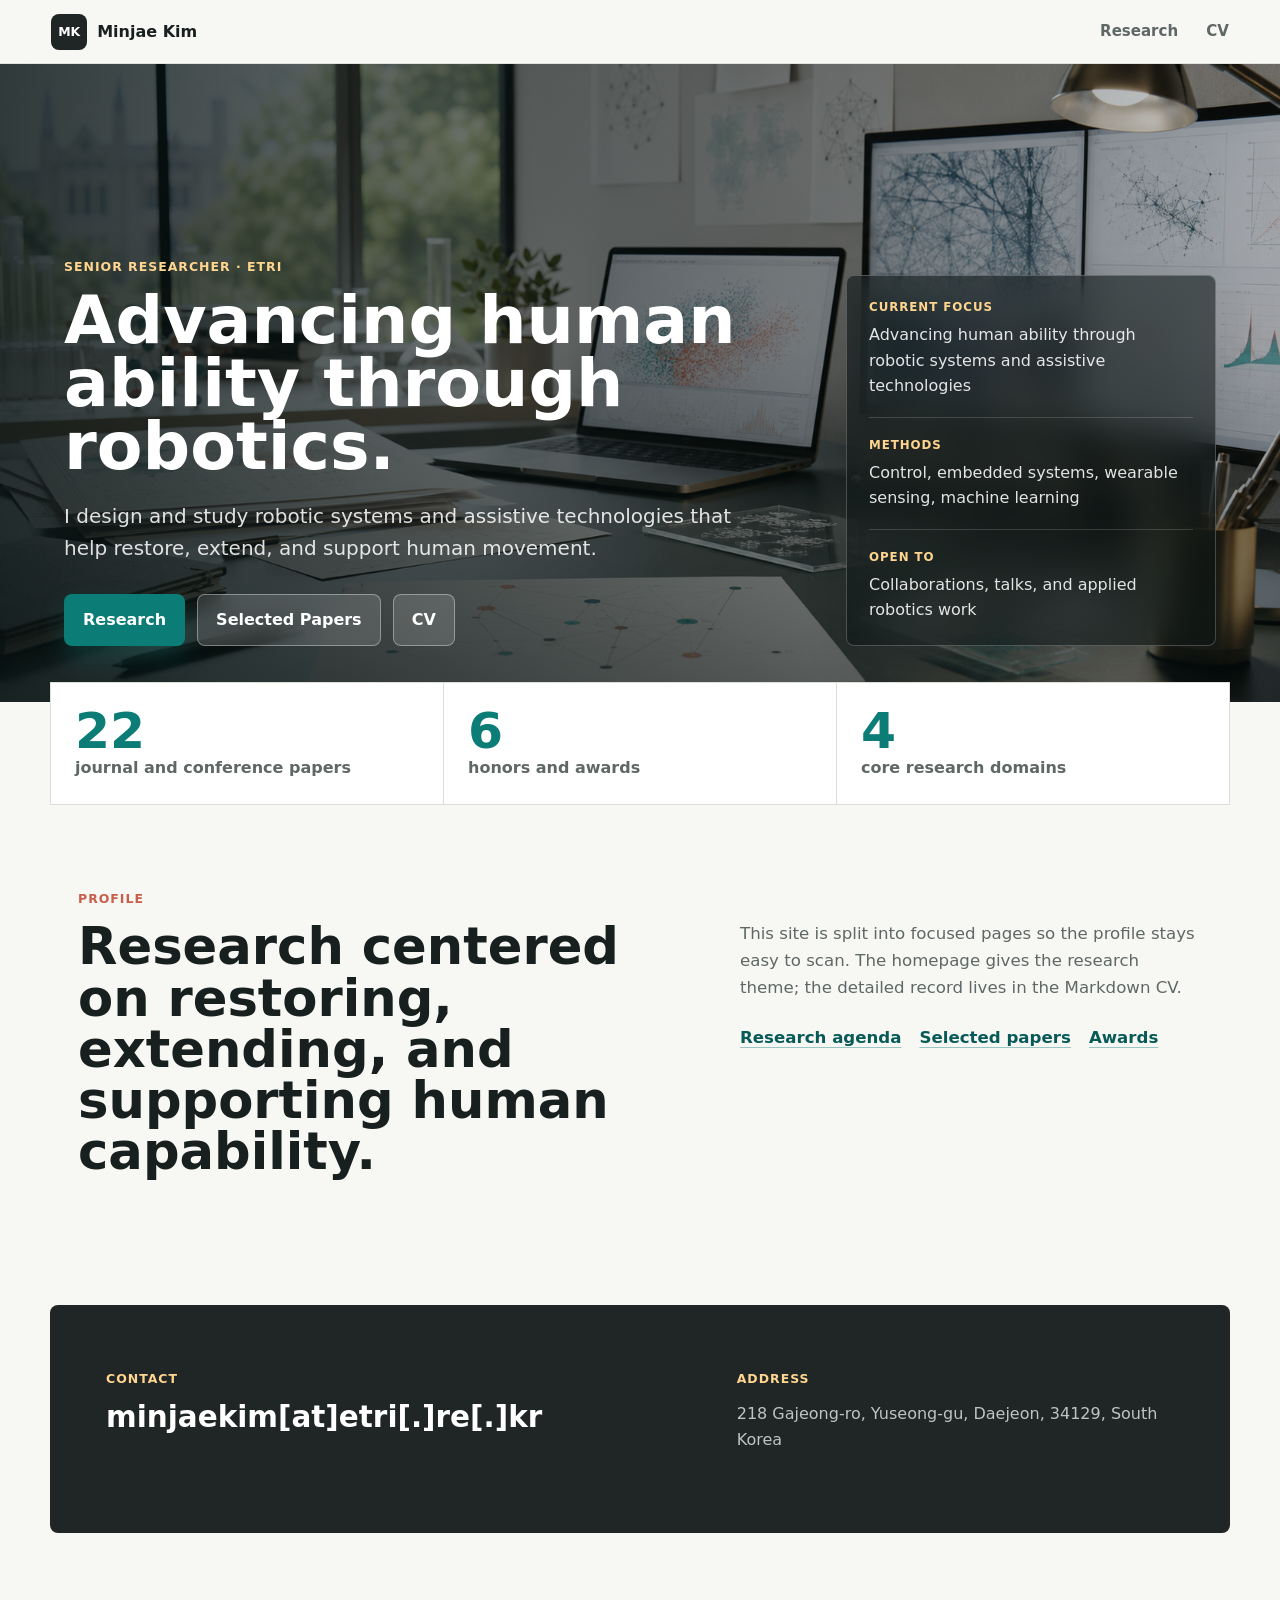
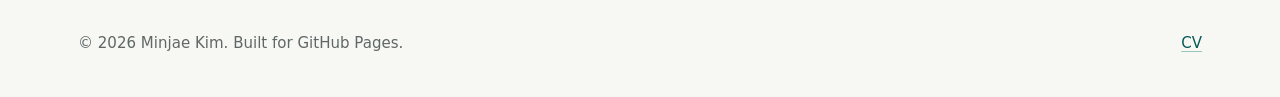
==== index.html @ 0311b047 "ready to publish" ====
<!doctype html>
<html lang="ko">
  <head>
    <meta charset="utf-8">
    <meta name="viewport" content="width=device-width, initial-scale=1">
    <meta
      name="description"
      content="Research portfolio for Minjae Kim, focused on advancing human ability through robotic systems and assistive technologies."
    >
    <title>Minjae Kim | Senior Researcher</title>
    <link rel="icon" href="assets/favicon.svg" type="image/svg+xml">
    <link rel="stylesheet" href="styles.css">
  </head>
  <body>
    <header class="site-header">
      <a class="brand" href="index.html" aria-label="Home">
        <span class="brand-mark">MK</span>
        <span>Minjae Kim</span>
      </a>
      <nav class="site-nav" aria-label="Primary navigation">
        <a href="research.html">Research</a>
        <a href="docs/MinjaeKim_CV.md">CV</a>
      </nav>
    </header>

    <main>
      <section class="hero" aria-labelledby="hero-title">
        <div class="hero-media" aria-hidden="true"></div>
        <div class="hero-overlay"></div>
        <div class="hero-content">
          <p class="eyebrow">Senior Researcher · ETRI</p>
          <h1 id="hero-title">Advancing human ability through robotics.</h1>
          <p class="hero-copy">
            I design and study robotic systems and assistive technologies that help restore,
            extend, and support human movement.
          </p>
          <div class="hero-actions" aria-label="Primary links">
            <a class="button button-primary" href="research.html">Research</a>
            <a class="button button-secondary" href="research.html#selected-papers">Selected Papers</a>
            <a class="button button-secondary" href="docs/MinjaeKim_CV.md">CV</a>
          </div>
        </div>
        <aside class="hero-panel" aria-label="Research profile">
          <dl>
            <div>
              <dt>Current Focus</dt>
              <dd>Advancing human ability through robotic systems and assistive technologies</dd>
            </div>
            <div>
              <dt>Methods</dt>
              <dd>Control, embedded systems, wearable sensing, machine learning</dd>
            </div>
            <div>
              <dt>Open To</dt>
              <dd>Collaborations, talks, and applied robotics work</dd>
            </div>
          </dl>
        </aside>
      </section>

      <section class="overview" aria-label="Highlights">
        <div class="metric">
          <strong>22</strong>
          <span>journal and conference papers</span>
        </div>
        <div class="metric">
          <strong>6</strong>
          <span>honors and awards</span>
        </div>
        <div class="metric">
          <strong>4</strong>
          <span>core research domains</span>
        </div>
      </section>

      <section class="section intro-section" aria-labelledby="intro-title">
        <div class="section-kicker">Profile</div>
        <div class="intro-grid">
          <div>
            <h2 id="intro-title">Research centered on restoring, extending, and supporting human capability.</h2>
          </div>
          <div class="intro-copy">
            <p>
              This site is split into focused pages so the profile stays easy to scan. The homepage gives
              the research theme; the detailed record lives in the Markdown CV.
            </p>
            <div class="inline-actions">
              <a href="research.html#agenda">Research agenda</a>
              <a href="research.html#selected-papers">Selected papers</a>
              <a href="research.html#awards">Awards</a>
            </div>
          </div>
        </div>
      </section>

      <section class="contact-section home-contact" id="contact" aria-label="Contact details">
        <div>
          <div class="section-kicker">Contact</div>
          <h2>minjaekim[at]etri[.]re[.]kr</h2>
        </div>
        <div class="contact-details">
          <div class="section-kicker">Address</div>
          <p>218 Gajeong-ro, Yuseong-gu, Daejeon, 34129, South Korea</p>
        </div>
      </section>
    </main>

    <footer class="site-footer">
      <p>© 2026 Minjae Kim. Built for GitHub Pages.</p>
      <a href="docs/MinjaeKim_CV.md">CV</a>
    </footer>
  </body>
</html>
---- styles.css ----
:root {
  color-scheme: light;
  --bg: #f7f7f4;
  --surface: #ffffff;
  --ink: #18201f;
  --muted: #5f6866;
  --line: #d9ded8;
  --teal: #0c7c76;
  --teal-deep: #075a57;
  --coral: #c85f4a;
  --gold: #b8872f;
  --charcoal: #202625;
  --shadow: 0 18px 45px rgba(24, 32, 31, 0.12);
  --max-width: 1180px;
}

* {
  box-sizing: border-box;
}

html {
  scroll-behavior: smooth;
}

body {
  margin: 0;
  background: var(--bg);
  color: var(--ink);
  font-family:
    Inter, ui-sans-serif, system-ui, -apple-system, BlinkMacSystemFont, "Segoe UI",
    sans-serif;
  line-height: 1.6;
}

body::selection {
  background: rgba(12, 124, 118, 0.24);
}

a {
  color: inherit;
  text-decoration-color: rgba(12, 124, 118, 0.4);
  text-underline-offset: 0.22em;
}

img {
  max-width: 100%;
}

.site-header {
  position: sticky;
  top: 0;
  z-index: 20;
  display: flex;
  align-items: center;
  justify-content: space-between;
  gap: 24px;
  min-height: 64px;
  padding: 12px clamp(18px, 4vw, 56px);
  background: rgba(247, 247, 244, 0.9);
  border-bottom: 1px solid rgba(217, 222, 216, 0.78);
  backdrop-filter: blur(18px);
}

.brand {
  display: inline-flex;
  align-items: center;
  gap: 10px;
  font-weight: 800;
  letter-spacing: 0;
  text-decoration: none;
}

.brand-mark {
  display: grid;
  width: 36px;
  height: 36px;
  place-items: center;
  border: 1px solid rgba(24, 32, 31, 0.18);
  border-radius: 8px;
  background: var(--charcoal);
  color: #ffffff;
  font-size: 0.78rem;
}

.site-nav {
  display: flex;
  align-items: center;
  justify-content: flex-end;
  gap: clamp(12px, 2.5vw, 28px);
  font-size: 0.94rem;
  font-weight: 650;
  color: var(--muted);
}

.site-nav a {
  text-decoration: none;
}

.site-nav a:hover {
  color: var(--ink);
}

.site-nav a.is-active {
  color: var(--ink);
}

.site-nav a.is-active::after {
  display: block;
  width: 100%;
  height: 2px;
  margin-top: 3px;
  background: var(--teal);
  content: "";
}

.hero {
  position: relative;
  isolation: isolate;
  display: grid;
  grid-template-columns: minmax(0, 1fr) minmax(280px, 370px);
  gap: clamp(24px, 5vw, 72px);
  align-items: end;
  min-height: calc(78svh - 64px);
  padding: clamp(44px, 7vw, 76px) clamp(18px, 5vw, 72px) clamp(34px, 5vw, 56px);
  overflow: hidden;
  color: #ffffff;
}

.hero-media,
.hero-overlay {
  position: absolute;
  inset: 0;
  z-index: -2;
}

.hero-media {
  background-image: url("assets/research-hero.png");
  background-position: center;
  background-size: cover;
  transform: scale(1.02);
}

.hero-overlay {
  z-index: -1;
  background:
    linear-gradient(90deg, rgba(8, 18, 18, 0.82) 0%, rgba(8, 18, 18, 0.53) 45%, rgba(8, 18, 18, 0.18) 100%),
    linear-gradient(0deg, rgba(8, 18, 18, 0.46), rgba(8, 18, 18, 0.05) 56%);
}

.hero-content {
  max-width: 790px;
}

.eyebrow,
.section-kicker,
.publication-meta,
.project-status {
  margin: 0 0 12px;
  color: var(--coral);
  font-size: 0.78rem;
  font-weight: 850;
  letter-spacing: 0.08em;
  text-transform: uppercase;
}

.hero .eyebrow {
  color: #ffd58f;
}

h1,
h2,
h3,
p {
  margin-top: 0;
}

h1 {
  max-width: 900px;
  margin-bottom: 22px;
  font-size: clamp(2.55rem, 5.2vw, 5rem);
  line-height: 0.95;
  letter-spacing: 0;
}

h2 {
  margin-bottom: 16px;
  font-size: clamp(2rem, 4vw, 4.2rem);
  line-height: 1;
  letter-spacing: 0;
}

h3 {
  margin-bottom: 10px;
  font-size: clamp(1.1rem, 1.7vw, 1.35rem);
  line-height: 1.22;
  letter-spacing: 0;
}

.hero-copy {
  max-width: 680px;
  margin-bottom: 30px;
  color: rgba(255, 255, 255, 0.86);
  font-size: clamp(1.04rem, 1.8vw, 1.25rem);
}

.hero-actions,
.contact-actions {
  display: flex;
  flex-wrap: wrap;
  gap: 12px;
}

.button {
  display: inline-flex;
  align-items: center;
  justify-content: center;
  min-height: 46px;
  padding: 12px 18px;
  border: 1px solid transparent;
  border-radius: 8px;
  font-weight: 800;
  text-decoration: none;
  transition:
    transform 160ms ease,
    background-color 160ms ease,
    border-color 160ms ease;
}

.button:hover {
  transform: translateY(-2px);
}

.button-primary {
  background: var(--teal);
  color: #ffffff;
  box-shadow: 0 12px 24px rgba(12, 124, 118, 0.26);
}

.button-primary:hover {
  background: var(--teal-deep);
}

.button-secondary {
  border-color: rgba(255, 255, 255, 0.36);
  background: rgba(255, 255, 255, 0.14);
  color: #ffffff;
  backdrop-filter: blur(14px);
}

.contact-section .button-secondary {
  border-color: rgba(24, 32, 31, 0.15);
  background: #ffffff;
  color: var(--ink);
}

.hero-panel {
  padding: 22px;
  border: 1px solid rgba(255, 255, 255, 0.22);
  border-radius: 8px;
  background: rgba(12, 20, 20, 0.56);
  box-shadow: var(--shadow);
  backdrop-filter: blur(18px);
}

.hero-panel dl {
  display: grid;
  gap: 18px;
  margin: 0;
}

.hero-panel div {
  padding-bottom: 18px;
  border-bottom: 1px solid rgba(255, 255, 255, 0.16);
}

.hero-panel div:last-child {
  padding-bottom: 0;
  border-bottom: 0;
}

.hero-panel dt {
  margin-bottom: 5px;
  color: #ffd58f;
  font-size: 0.74rem;
  font-weight: 850;
  letter-spacing: 0.08em;
  text-transform: uppercase;
}

.hero-panel dd {
  margin: 0;
  color: rgba(255, 255, 255, 0.88);
}

.overview {
  display: grid;
  grid-template-columns: repeat(3, 1fr);
  gap: 1px;
  max-width: var(--max-width);
  margin: 0 auto;
  padding: 1px;
  background: var(--line);
  transform: translateY(-20px);
}

.metric {
  min-height: 116px;
  padding: 24px;
  background: var(--surface);
}

.metric strong {
  display: block;
  color: var(--teal);
  font-size: clamp(2rem, 4vw, 3.15rem);
  line-height: 0.95;
}

.metric span {
  color: var(--muted);
  font-weight: 650;
}

.section {
  max-width: var(--max-width);
  margin: 0 auto;
  padding: clamp(64px, 9vw, 112px) clamp(18px, 3vw, 28px);
}

.page-hero {
  display: grid;
  grid-template-columns: minmax(0, 0.95fr) minmax(280px, 0.65fr);
  gap: clamp(28px, 6vw, 84px);
  align-items: end;
  max-width: var(--max-width);
  margin: 0 auto;
  padding: clamp(64px, 10vw, 126px) clamp(18px, 3vw, 28px) clamp(42px, 7vw, 82px);
}

.page-hero h1 {
  margin-bottom: 0;
  color: var(--charcoal);
}

.page-hero p:last-child {
  margin-bottom: 0;
  color: var(--muted);
  font-size: clamp(1.02rem, 1.7vw, 1.24rem);
}

.about-hero {
  padding-bottom: clamp(34px, 5vw, 58px);
}

.identity-hero {
  grid-template-columns: 1fr;
}

.role-line {
  margin: 10px 0 0;
  color: var(--teal-deep);
  font-size: clamp(1rem, 1.5vw, 1.18rem);
  font-weight: 850;
}

.email-line {
  margin: 10px 0 0;
  color: var(--muted);
  font-size: clamp(1rem, 1.3vw, 1.12rem);
  font-weight: 700;
}

.page-section {
  padding-top: clamp(34px, 5vw, 64px);
}

.compact-section {
  padding-top: clamp(30px, 4vw, 54px);
  padding-bottom: clamp(42px, 6vw, 74px);
}

.band {
  max-width: none;
  padding-inline: max(clamp(18px, 5vw, 72px), calc((100vw - var(--max-width)) / 2 + 28px));
  background: #e9eeee;
}

.intro-section {
  padding-top: clamp(46px, 5vw, 72px);
}

.intro-grid,
.section-heading,
.split-section,
.contact-section {
  display: grid;
  grid-template-columns: minmax(0, 0.95fr) minmax(280px, 0.75fr);
  gap: clamp(28px, 6vw, 84px);
  align-items: start;
}

.intro-copy {
  color: var(--muted);
  font-size: 1.04rem;
}

.inline-actions {
  display: flex;
  flex-wrap: wrap;
  gap: 12px 18px;
  margin-top: 24px;
  font-weight: 850;
}

.inline-actions a {
  color: var(--teal-deep);
}

.section-heading {
  margin-bottom: 34px;
}

.compact-heading h2 {
  margin-bottom: 0;
  font-size: clamp(1.75rem, 3vw, 2.8rem);
}

.section-heading p {
  max-width: 520px;
  color: var(--muted);
  font-size: 1.02rem;
}

.research-grid,
.project-grid {
  display: grid;
  grid-template-columns: repeat(3, 1fr);
  gap: 16px;
}

.research-card,
.project-card,
.publication-card {
  border: 1px solid rgba(24, 32, 31, 0.12);
  border-radius: 8px;
  background: var(--surface);
  box-shadow: 0 10px 28px rgba(24, 32, 31, 0.07);
}

.research-card,
.project-card {
  min-height: 250px;
  padding: 26px;
}

.research-card {
  display: flex;
  flex-direction: column;
}

.research-card h3,
.project-card h3,
.publication-card h3 {
  color: var(--charcoal);
}

.research-card p,
.project-card p,
.publication-card p,
.timeline p,
.contact-section p {
  color: var(--muted);
}

.card-index {
  margin-bottom: auto;
  color: var(--gold);
  font-size: 0.86rem;
  font-weight: 900;
}

.filter-control {
  display: inline-grid;
  grid-template-columns: repeat(3, minmax(90px, 1fr));
  gap: 4px;
  width: min(100%, 360px);
  padding: 4px;
  border: 1px solid rgba(24, 32, 31, 0.13);
  border-radius: 8px;
  background: #ffffff;
}

.filter-button {
  min-height: 38px;
  border: 0;
  border-radius: 6px;
  background: transparent;
  color: var(--muted);
  font: inherit;
  font-size: 0.9rem;
  font-weight: 800;
  cursor: pointer;
}

.filter-button.is-active {
  background: var(--charcoal);
  color: #ffffff;
}

.publication-list {
  display: grid;
  gap: 14px;
}

.publication-card {
  display: grid;
  grid-template-columns: minmax(0, 1fr) auto;
  gap: 10px 24px;
  align-items: start;
  padding: 22px;
}

.publication-card.is-hidden {
  display: none;
}

.publication-card > .publication-meta,
.publication-card > h3,
.publication-card > p {
  grid-column: 1;
}

.publication-card p {
  margin-bottom: 0;
}

.publication-links {
  display: flex;
  flex-wrap: wrap;
  grid-column: 2;
  grid-row: 1 / span 3;
  justify-content: flex-end;
  gap: 12px;
  min-width: 150px;
  align-self: center;
  font-weight: 800;
}

.publication-links a,
.project-card a,
.site-footer a {
  color: var(--teal-deep);
}

.project-card {
  display: flex;
  flex-direction: column;
}

.project-status {
  color: var(--gold);
}

.project-card a {
  margin-top: auto;
  font-weight: 850;
}

.timeline {
  display: grid;
  gap: 1px;
  background: var(--line);
  border: 1px solid var(--line);
}

.timeline article {
  display: grid;
  grid-template-columns: 76px minmax(0, 1fr);
  gap: 18px;
  padding: 22px;
  background: var(--surface);
}

.timeline time {
  color: var(--coral);
  font-weight: 900;
}

.timeline h3 {
  margin-bottom: 4px;
}

.timeline p {
  margin-bottom: 0;
}

.profile-list {
  display: grid;
  gap: 1px;
  overflow: hidden;
  border: 1px solid var(--line);
  border-radius: 8px;
  background: var(--line);
}

.profile-list article {
  display: grid;
  grid-template-columns: minmax(128px, 0.26fr) minmax(0, 1fr);
  gap: 22px;
  align-items: start;
  padding: 22px;
  background: var(--surface);
}

.profile-list span {
  color: var(--coral);
  font-size: 0.9rem;
  font-weight: 900;
}

.profile-list h3 {
  margin-bottom: 5px;
}

.profile-list p {
  margin-bottom: 0;
  color: var(--muted);
}

.profile-list p + p {
  margin-top: 4px;
}

.profile-list a {
  color: var(--teal-deep);
}

.simple-list article {
  display: block;
}

.award-list {
  display: grid;
  gap: 1px;
  overflow: hidden;
  border: 1px solid var(--line);
  border-radius: 8px;
  background: var(--line);
}

.award-list article {
  display: grid;
  grid-template-columns: 92px minmax(0, 1fr);
  gap: 20px;
  align-items: start;
  padding: 20px 22px;
  background: var(--surface);
}

.award-list span {
  color: var(--coral);
  font-weight: 900;
}

.award-list p {
  margin: 0;
  color: var(--muted);
  font-weight: 650;
}

.contact-section {
  margin: 0 auto clamp(44px, 6vw, 72px);
  max-width: var(--max-width);
  padding: clamp(42px, 6vw, 64px) clamp(22px, 5vw, 56px);
  border-radius: 8px;
  background: var(--charcoal);
  color: #ffffff;
}

.page-contact {
  margin-top: clamp(18px, 4vw, 48px);
}

.home-contact h2 {
  font-size: clamp(1.35rem, 2.3vw, 2rem);
  line-height: 1.15;
}

.contact-section .section-kicker {
  color: #ffd58f;
}

.contact-section p {
  max-width: 620px;
  color: rgba(255, 255, 255, 0.72);
}

.contact-actions {
  align-self: end;
  justify-content: flex-end;
}

.site-footer {
  display: flex;
  justify-content: space-between;
  gap: 20px;
  max-width: var(--max-width);
  margin: 0 auto;
  padding: 26px clamp(18px, 3vw, 28px) 42px;
  color: var(--muted);
  font-size: 0.94rem;
}

.site-footer p {
  margin: 0;
}

@media (max-width: 940px) {
  .hero,
  .page-hero,
  .intro-grid,
  .section-heading,
  .split-section,
  .contact-section {
    grid-template-columns: 1fr;
  }

  .hero {
    min-height: auto;
    padding-top: 58px;
  }

  .hero-panel {
    max-width: 640px;
  }

  .overview,
  .research-grid,
  .project-grid {
    grid-template-columns: repeat(2, 1fr);
  }

  .publication-card {
    grid-template-columns: 1fr;
  }

  .publication-card > .publication-meta,
  .publication-card > h3,
  .publication-card > p,
  .publication-links {
    grid-column: auto;
    grid-row: auto;
  }

  .publication-links {
    justify-content: flex-start;
  }

  .contact-actions {
    justify-content: flex-start;
  }
}

@media (max-width: 660px) {
  .site-header {
    align-items: flex-start;
    flex-direction: column;
    gap: 12px;
    min-height: 92px;
  }

  .site-nav {
    width: 100%;
    justify-content: space-between;
    gap: 8px;
    font-size: 0.86rem;
  }

  .hero {
    padding-top: 44px;
  }

  h1 {
    font-size: clamp(2.35rem, 12vw, 3.9rem);
  }

  .hero-copy {
    font-size: 1rem;
  }

  .hero-panel {
    padding: 18px;
  }

  .hero-panel {
    display: none;
  }

  .overview,
  .research-grid,
  .project-grid {
    grid-template-columns: 1fr;
  }

  .overview {
    transform: none;
  }

  .metric {
    min-height: 96px;
  }

  .filter-control {
    grid-template-columns: 1fr;
  }

  .timeline article {
    grid-template-columns: 1fr;
    gap: 4px;
  }

  .profile-list article {
    grid-template-columns: 1fr;
    gap: 6px;
  }

  .site-footer {
    flex-direction: column;
  }
}

@media (prefers-reduced-motion: reduce) {
  *,
  *::before,
  *::after {
    scroll-behavior: auto !important;
    transition-duration: 0.001ms !important;
  }
}
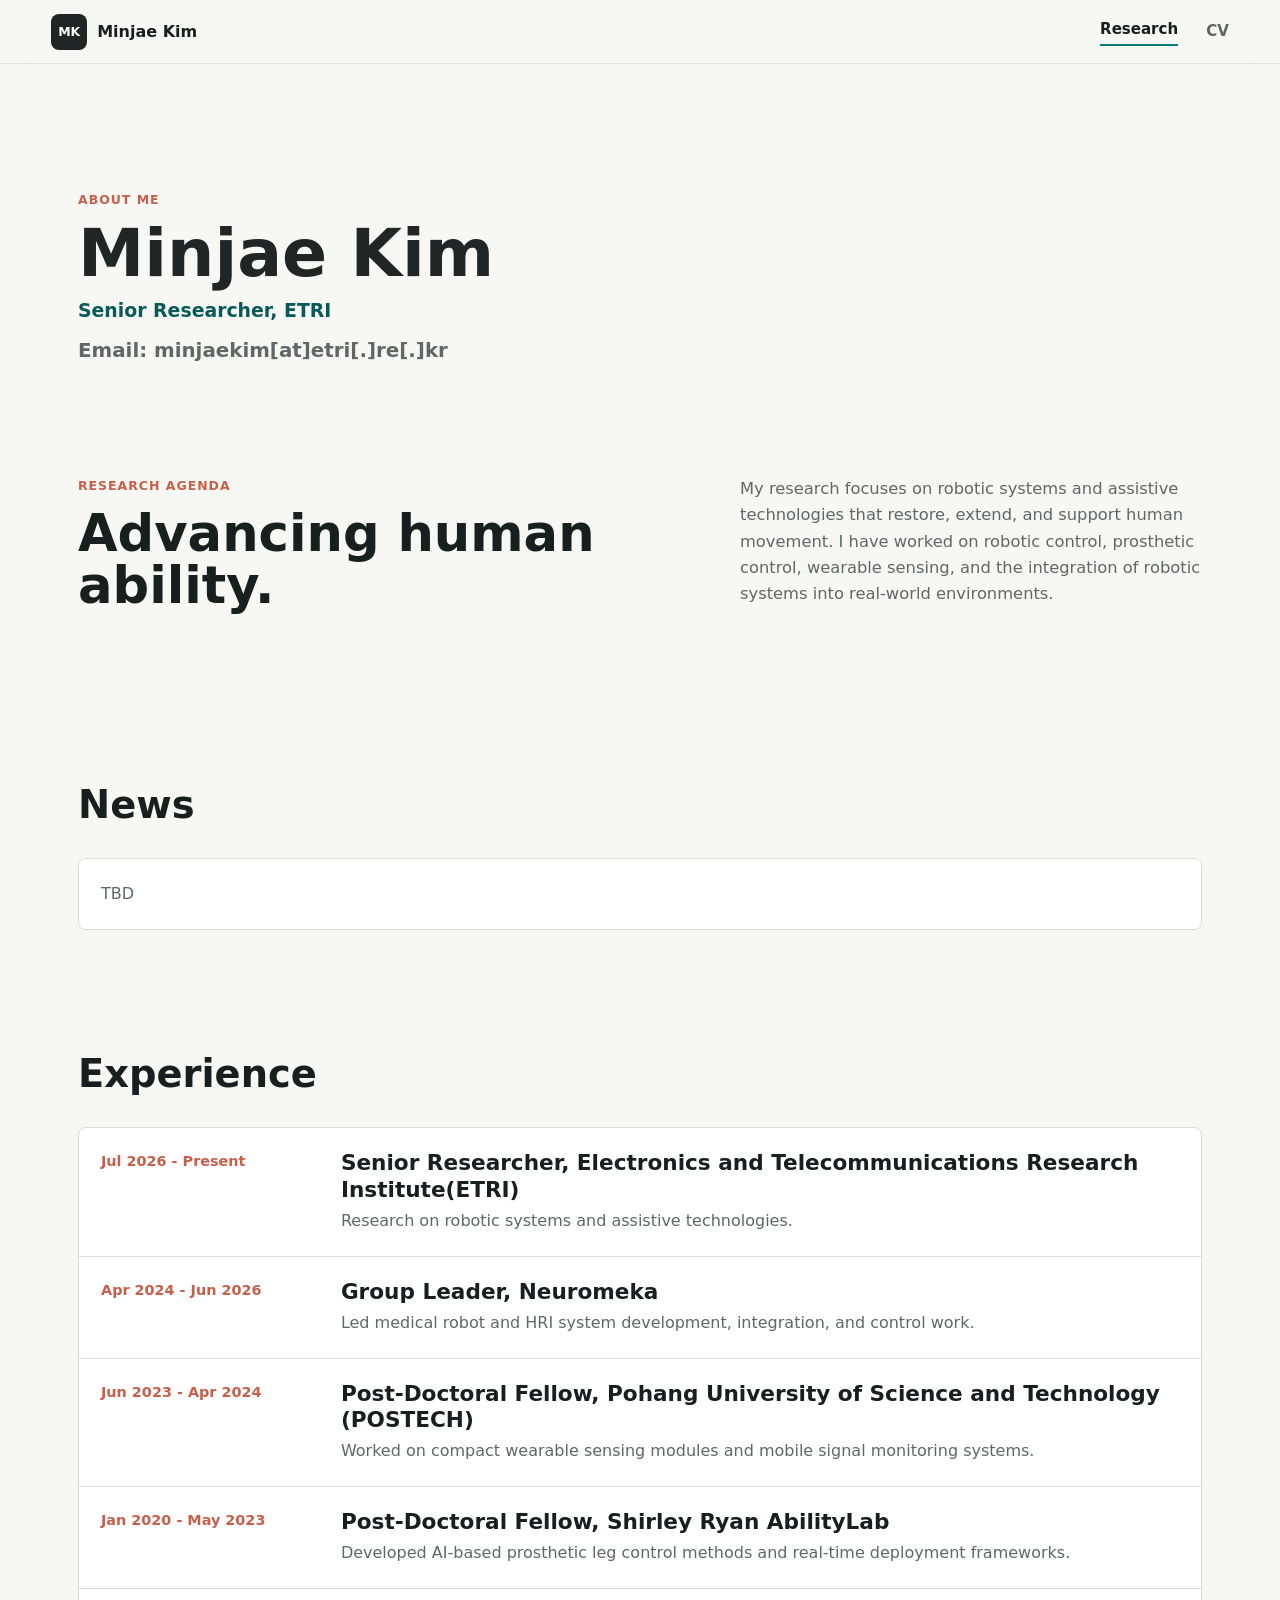
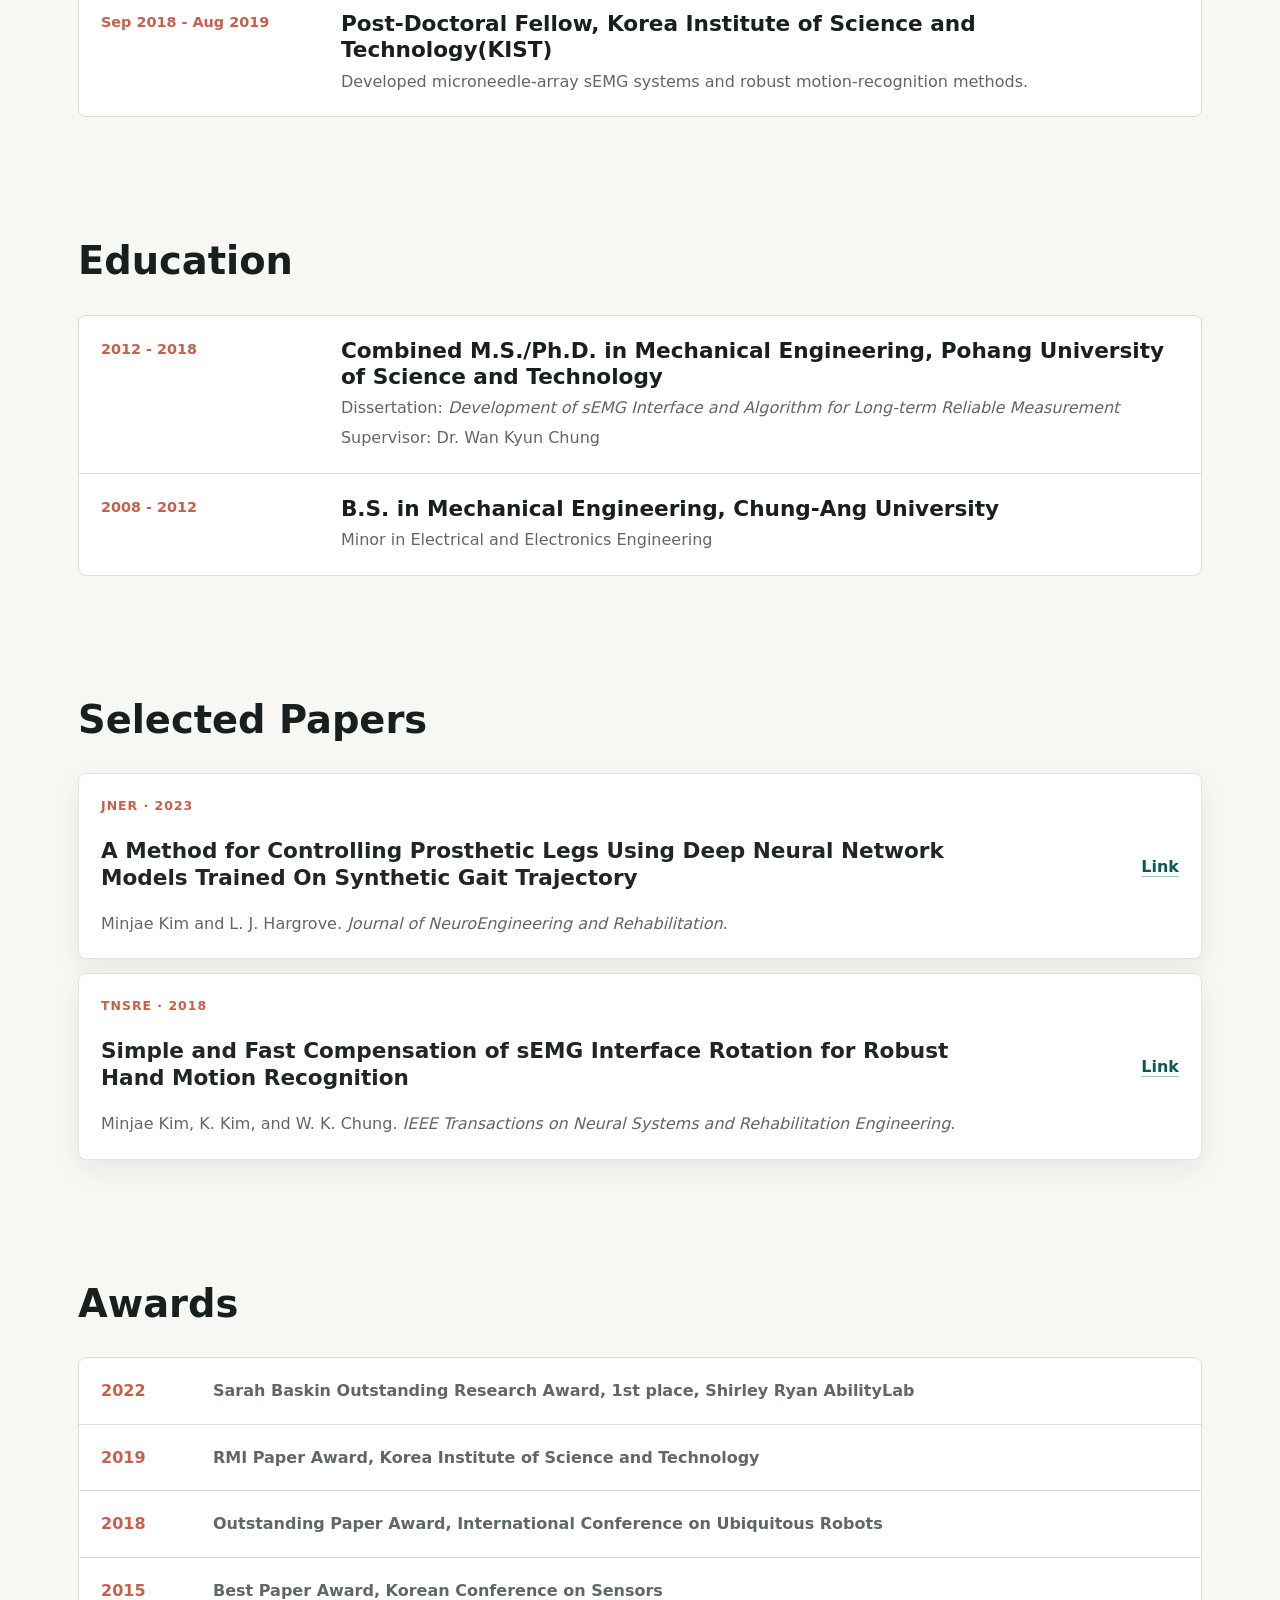
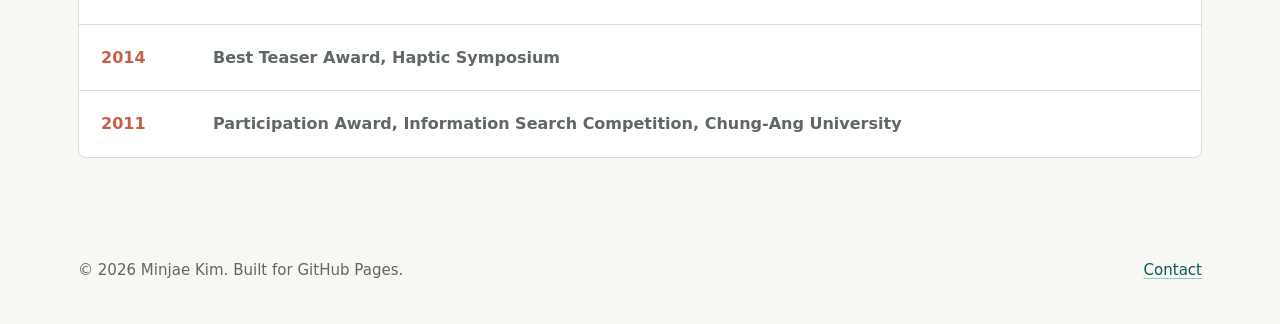
==== commit d7f0f473: "update" ====
--- a/index.html
+++ b/index.html
@@ -5,9 +5,9 @@
     <meta name="viewport" content="width=device-width, initial-scale=1">
     <meta
       name="description"
-      content="Research portfolio for Minjae Kim, focused on advancing human ability through robotic systems and assistive technologies."
+      content="Research profile for Minjae Kim, Senior Researcher at ETRI."
     >
-    <title>Minjae Kim | Senior Researcher</title>
+    <title>Research | Minjae Kim</title>
     <link rel="icon" href="assets/favicon.svg" type="image/svg+xml">
     <link rel="stylesheet" href="styles.css">
   </head>
@@ -18,96 +18,188 @@
         <span>Minjae Kim</span>
       </a>
       <nav class="site-nav" aria-label="Primary navigation">
-        <a href="research.html">Research</a>
-        <a href="docs/MinjaeKim_CV.md">CV</a>
+        <a class="is-active" href="index.html" aria-current="page">Research</a>
+        <a href="docs/MinjaeKim_CV.pdf">CV</a>
       </nav>
     </header>
 
     <main>
-      <section class="hero" aria-labelledby="hero-title">
-        <div class="hero-media" aria-hidden="true"></div>
-        <div class="hero-overlay"></div>
-        <div class="hero-content">
-          <p class="eyebrow">Senior Researcher · ETRI</p>
-          <h1 id="hero-title">Advancing human ability through robotics.</h1>
-          <p class="hero-copy">
-            I design and study robotic systems and assistive technologies that help restore,
-            extend, and support human movement.
+      <section class="page-hero about-hero identity-hero" aria-labelledby="about-title">
+        <div>
+          <p class="eyebrow">About Me</p>
+          <h1 id="about-title">Minjae Kim</h1>
+          <p class="role-line">Senior Researcher, ETRI</p>
+          <p class="email-line">Email: minjaekim[at]etri[.]re[.]kr</p>
+        </div>
+      </section>
+
+      <section class="section page-section compact-section" id="agenda" aria-labelledby="agenda-title">
+        <div class="section-heading">
+          <div>
+            <div class="section-kicker">Research Agenda</div>
+            <h2 id="agenda-title">Advancing human ability.</h2>
+          </div>
+          <p>
+            My research focuses on robotic systems and assistive technologies that restore,
+            extend, and support human movement. I have worked on robotic control, prosthetic
+            control, wearable sensing, and the integration of robotic systems into real-world
+            environments.
           </p>
-          <div class="hero-actions" aria-label="Primary links">
-            <a class="button button-primary" href="research.html">Research</a>
-            <a class="button button-secondary" href="research.html#selected-papers">Selected Papers</a>
-            <a class="button button-secondary" href="docs/MinjaeKim_CV.md">CV</a>
-          </div>
-        </div>
-        <aside class="hero-panel" aria-label="Research profile">
-          <dl>
-            <div>
-              <dt>Current Focus</dt>
-              <dd>Advancing human ability through robotic systems and assistive technologies</dd>
-            </div>
-            <div>
-              <dt>Methods</dt>
-              <dd>Control, embedded systems, wearable sensing, machine learning</dd>
-            </div>
-            <div>
-              <dt>Open To</dt>
-              <dd>Collaborations, talks, and applied robotics work</dd>
-            </div>
-          </dl>
-        </aside>
-      </section>
-
-      <section class="overview" aria-label="Highlights">
-        <div class="metric">
-          <strong>22</strong>
-          <span>journal and conference papers</span>
-        </div>
-        <div class="metric">
-          <strong>6</strong>
-          <span>honors and awards</span>
-        </div>
-        <div class="metric">
-          <strong>4</strong>
-          <span>core research domains</span>
-        </div>
-      </section>
-
-      <section class="section intro-section" aria-labelledby="intro-title">
-        <div class="section-kicker">Profile</div>
-        <div class="intro-grid">
-          <div>
-            <h2 id="intro-title">Research centered on restoring, extending, and supporting human capability.</h2>
-          </div>
-          <div class="intro-copy">
+        </div>
+      </section>
+
+      <section class="section page-section compact-section" id="news" aria-labelledby="news-title">
+        <div class="section-heading compact-heading">
+          <div>
+            <h2 id="news-title">News</h2>
+          </div>
+        </div>
+        <div class="profile-list simple-list">
+          <article>
+            <p>TBD</p>
+          </article>
+        </div>
+      </section>
+
+      <section class="section page-section compact-section" id="experience" aria-labelledby="experience-title">
+        <div class="section-heading compact-heading">
+          <div>
+            <h2 id="experience-title">Experience</h2>
+          </div>
+        </div>
+        <div class="profile-list">
+          <article>
+            <span>Jul 2026 - Present</span>
+            <div>
+              <h3>Senior Researcher, Electronics and Telecommunications Research Institute(ETRI)</h3>
+              <p>Research on robotic systems and assistive technologies.</p>
+            </div>
+          </article>
+          <article>
+            <span>Apr 2024 - Jun 2026</span>
+            <div>
+              <h3>Group Leader, Neuromeka</h3>
+              <p>Led medical robot and HRI system development, integration, and control work.</p>
+            </div>
+          </article>
+          <article>
+            <span>Jun 2023 - Apr 2024</span>
+            <div>
+              <h3>Post-Doctoral Fellow, Pohang University of Science and Technology (POSTECH)</h3>
+              <p>Worked on compact wearable sensing modules and mobile signal monitoring systems.</p>
+            </div>
+          </article>
+          <article>
+            <span>Jan 2020 - May 2023</span>
+            <div>
+              <h3>Post-Doctoral Fellow, Shirley Ryan AbilityLab</h3>
+              <p>Developed AI-based prosthetic leg control methods and real-time deployment frameworks.</p>
+            </div>
+          </article>
+          <article>
+            <span>Sep 2018 - Aug 2019</span>
+            <div>
+              <h3>Post-Doctoral Fellow, Korea Institute of Science and Technology(KIST)</h3>
+              <p>Developed microneedle-array sEMG systems and robust motion-recognition methods.</p>
+            </div>
+          </article>
+        </div>
+      </section>
+
+      <section class="section page-section compact-section" id="education" aria-labelledby="education-title">
+        <div class="section-heading compact-heading">
+          <div>
+            <h2 id="education-title">Education</h2>
+          </div>
+        </div>
+        <div class="profile-list">
+          <article>
+            <span>2012 - 2018</span>
+            <div>
+              <h3>Combined M.S./Ph.D. in Mechanical Engineering, Pohang University of Science and Technology</h3>
+              <p>Dissertation: <em>Development of sEMG Interface and Algorithm for Long-term Reliable Measurement</em></p>
+              <p>Supervisor: Dr. Wan Kyun Chung</p>
+            </div>
+          </article>
+          <article>
+            <span>2008 - 2012</span>
+            <div>
+              <h3>B.S. in Mechanical Engineering, Chung-Ang University</h3>
+              <p>Minor in Electrical and Electronics Engineering</p>
+            </div>
+          </article>
+        </div>
+      </section>
+
+      <section class="section page-section compact-section" id="selected-papers" aria-labelledby="papers-title">
+        <div class="section-heading compact-heading">
+          <div>
+            <h2 id="papers-title">Selected Papers</h2>
+          </div>
+        </div>
+
+        <div class="publication-list">
+          <article class="publication-card">
+            <div class="publication-meta">JNER · 2023</div>
+            <h3>A Method for Controlling Prosthetic Legs Using Deep Neural Network Models Trained On Synthetic Gait Trajectory</h3>
             <p>
-              This site is split into focused pages so the profile stays easy to scan. The homepage gives
-              the research theme; the detailed record lives in the Markdown CV.
+              Minjae Kim and L. J. Hargrove. <em>Journal of NeuroEngineering and Rehabilitation</em>.
             </p>
-            <div class="inline-actions">
-              <a href="research.html#agenda">Research agenda</a>
-              <a href="research.html#selected-papers">Selected papers</a>
-              <a href="research.html#awards">Awards</a>
-            </div>
-          </div>
-        </div>
-      </section>
-
-      <section class="contact-section home-contact" id="contact" aria-label="Contact details">
-        <div>
-          <div class="section-kicker">Contact</div>
-          <h2>minjaekim[at]etri[.]re[.]kr</h2>
-        </div>
-        <div class="contact-details">
-          <div class="section-kicker">Address</div>
-          <p>218 Gajeong-ro, Yuseong-gu, Daejeon, 34129, South Korea</p>
+            <div class="publication-links">
+              <a href="https://link.springer.com/article/10.1186/s12984-023-01232-6">Link</a>
+            </div>
+          </article>
+          <article class="publication-card">
+            <div class="publication-meta">TNSRE · 2018</div>
+            <h3>Simple and Fast Compensation of sEMG Interface Rotation for Robust Hand Motion Recognition</h3>
+            <p>
+              Minjae Kim, K. Kim, and W. K. Chung. <em>IEEE Transactions on Neural Systems and Rehabilitation Engineering</em>.
+            </p>
+            <div class="publication-links">
+              <a href="https://ieeexplore.ieee.org/document/8513842/">Link</a>
+            </div>
+          </article>
+        </div>
+      </section>
+
+      <section class="section page-section compact-section" id="awards" aria-labelledby="awards-title">
+        <div class="section-heading compact-heading">
+          <div>
+            <h2 id="awards-title">Awards</h2>
+          </div>
+        </div>
+        <div class="award-list">
+          <article>
+            <span>2022</span>
+            <p>Sarah Baskin Outstanding Research Award, 1st place, Shirley Ryan AbilityLab</p>
+          </article>
+          <article>
+            <span>2019</span>
+            <p>RMI Paper Award, Korea Institute of Science and Technology</p>
+          </article>
+          <article>
+            <span>2018</span>
+            <p>Outstanding Paper Award, International Conference on Ubiquitous Robots</p>
+          </article>
+          <article>
+            <span>2015</span>
+            <p>Best Paper Award, Korean Conference on Sensors</p>
+          </article>
+          <article>
+            <span>2014</span>
+            <p>Best Teaser Award, Haptic Symposium</p>
+          </article>
+          <article>
+            <span>2011</span>
+            <p>Participation Award, Information Search Competition, Chung-Ang University</p>
+          </article>
         </div>
       </section>
     </main>
 
     <footer class="site-footer">
       <p>© 2026 Minjae Kim. Built for GitHub Pages.</p>
-      <a href="docs/MinjaeKim_CV.md">CV</a>
+      <a href="#about-title">Contact</a>
     </footer>
   </body>
 </html>
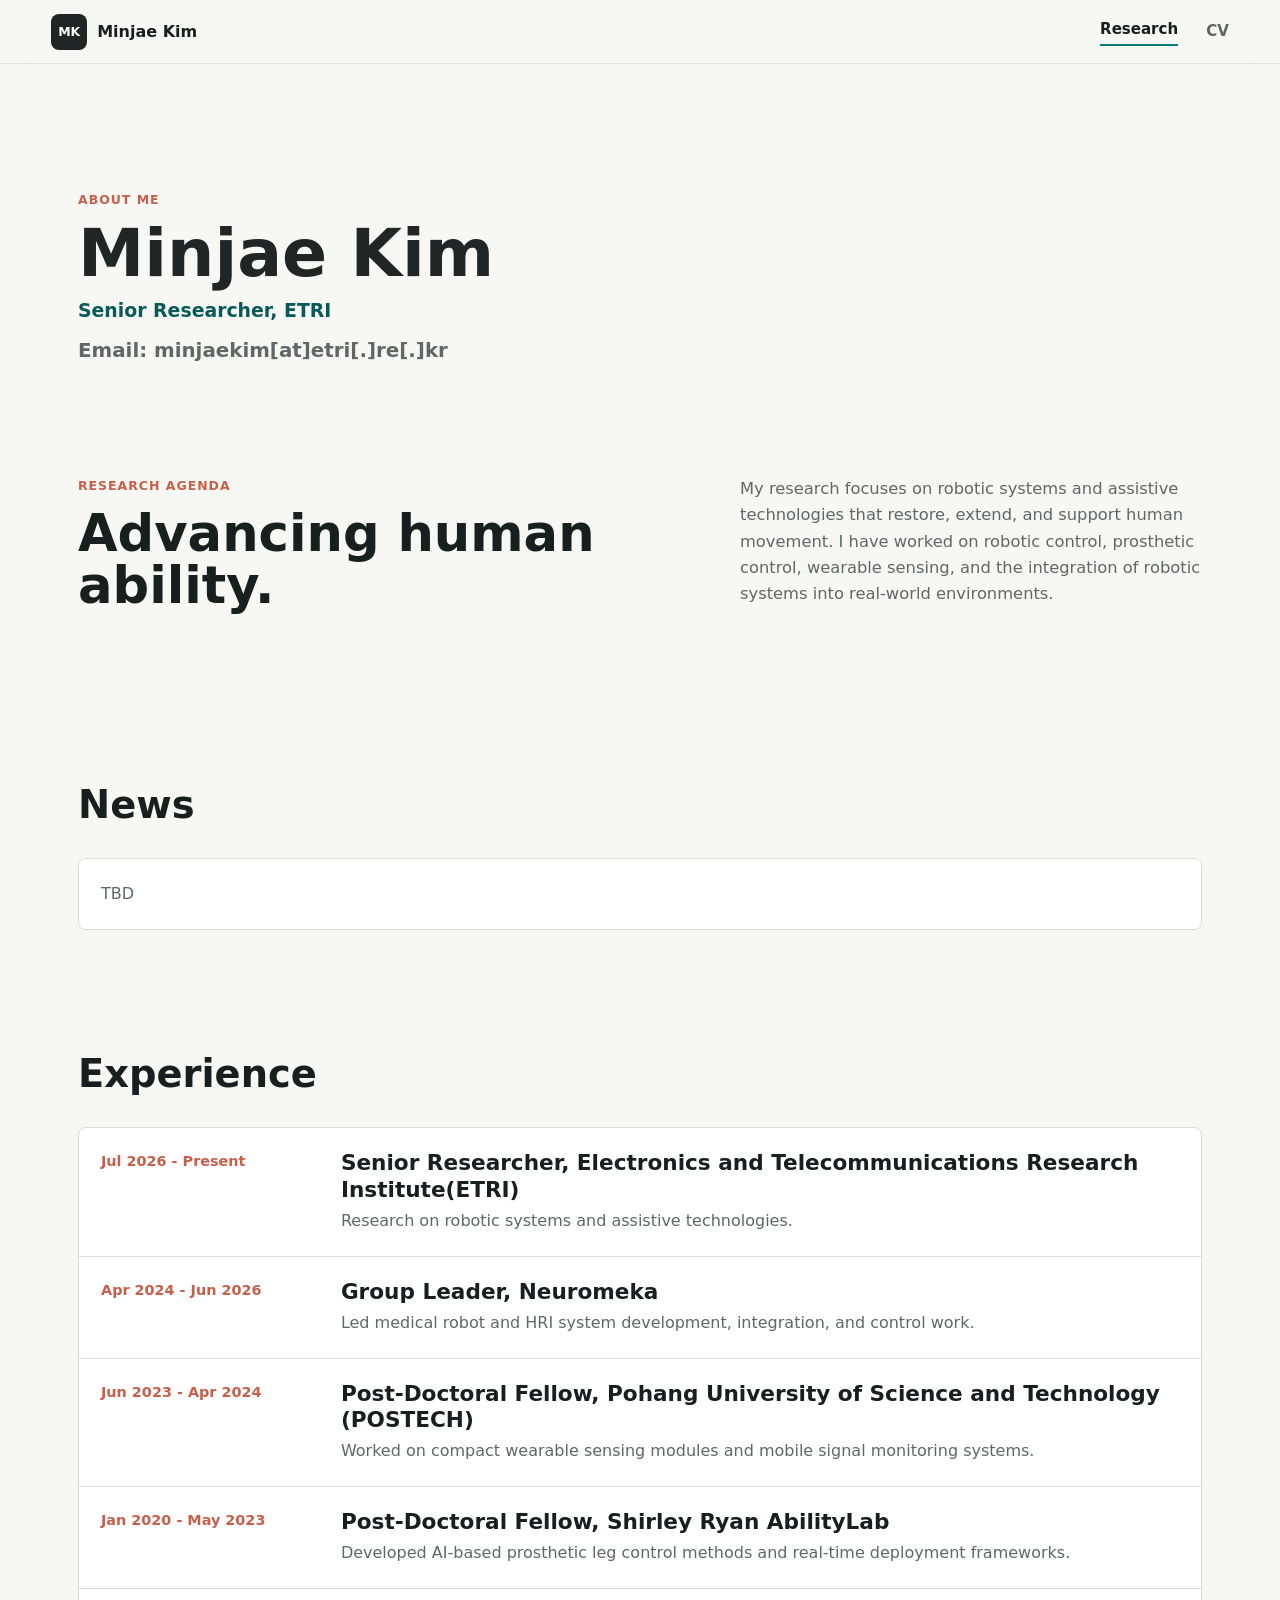
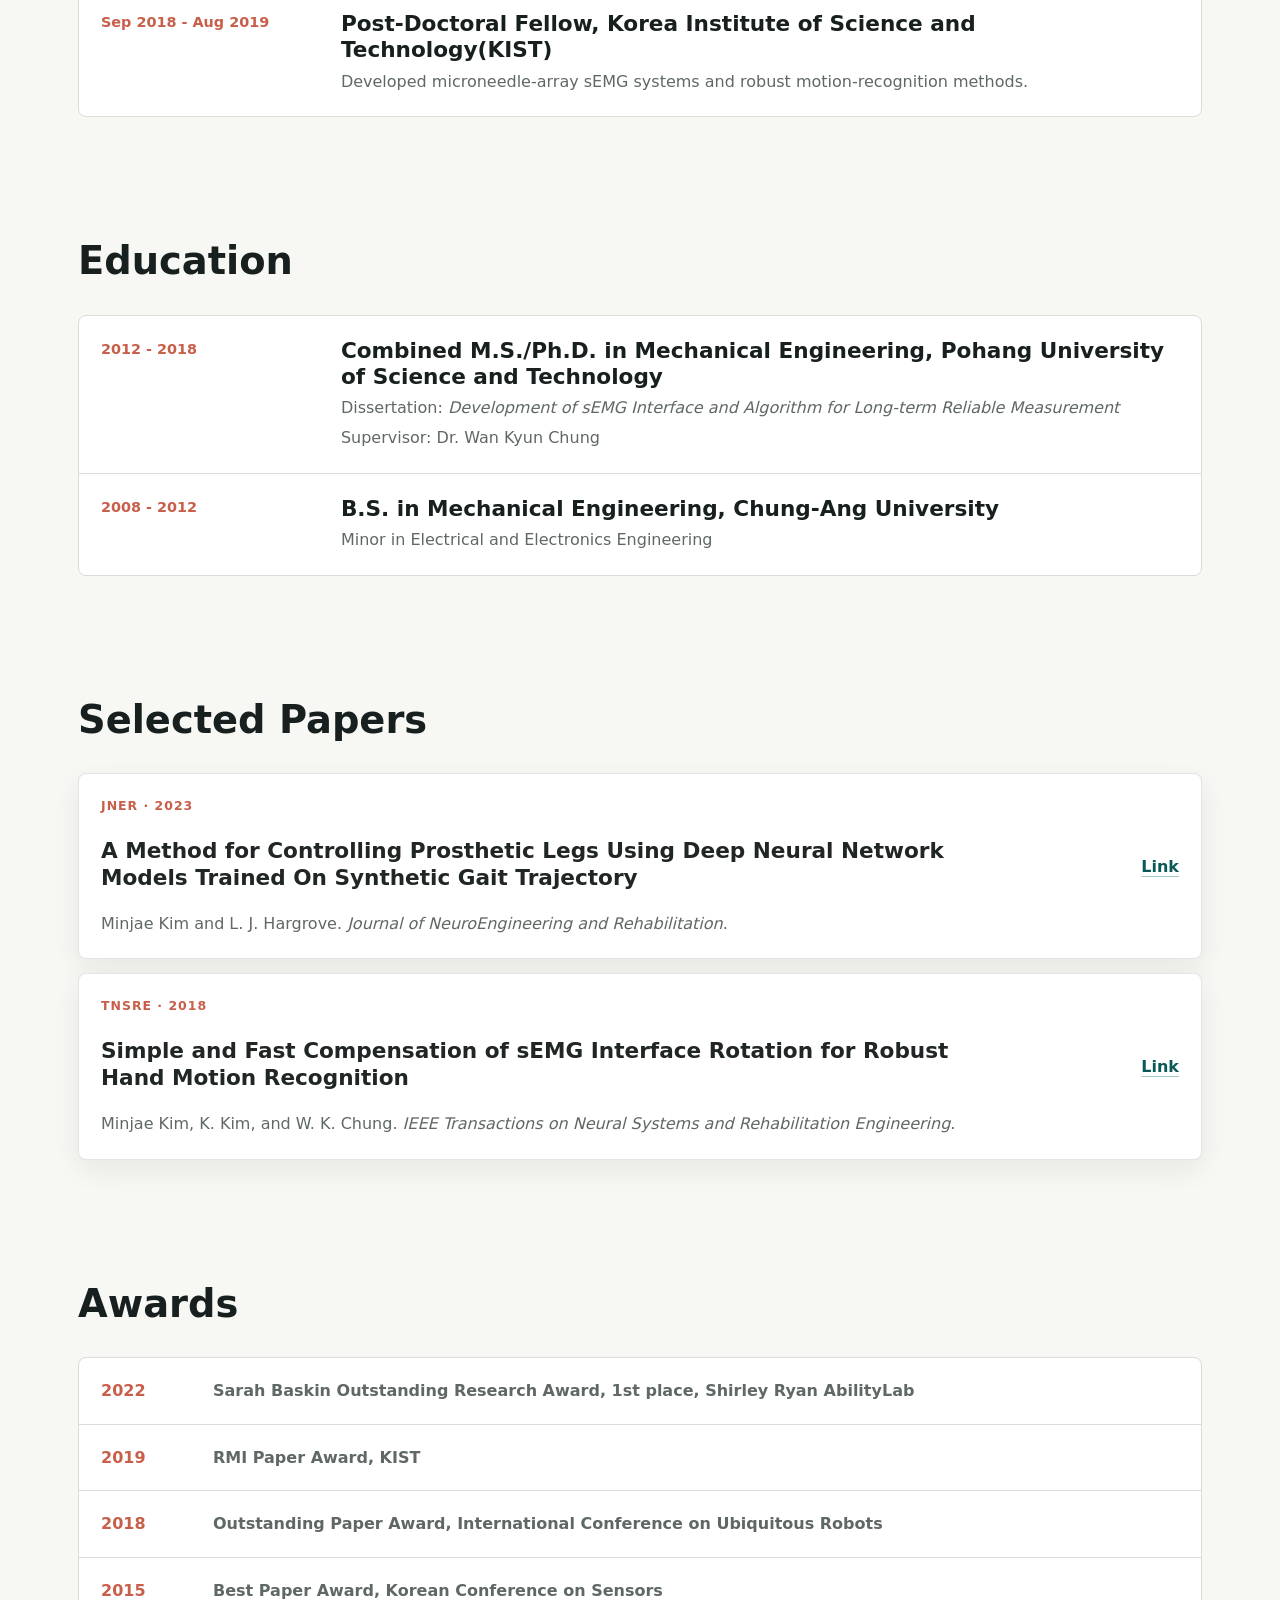
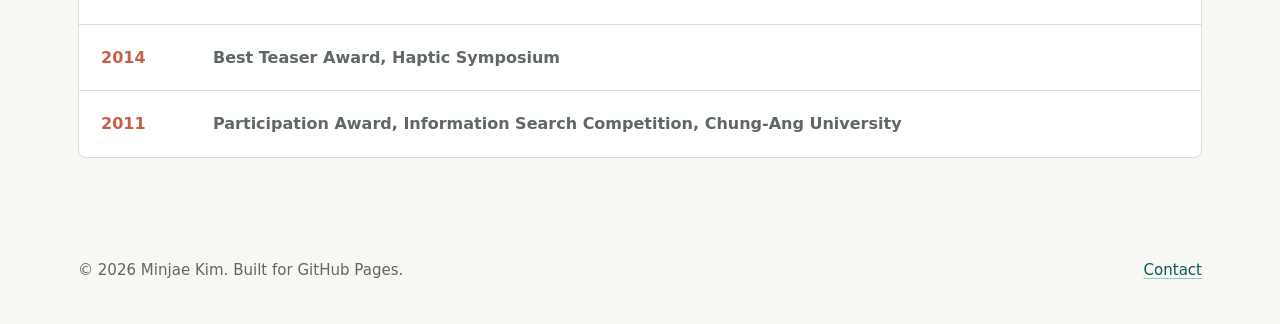
==== commit bfe76516: "shorter" ====
--- a/index.html
+++ b/index.html
@@ -175,7 +175,7 @@
           </article>
           <article>
             <span>2019</span>
-            <p>RMI Paper Award, Korea Institute of Science and Technology</p>
+            <p>RMI Paper Award, KIST</p>
           </article>
           <article>
             <span>2018</span>
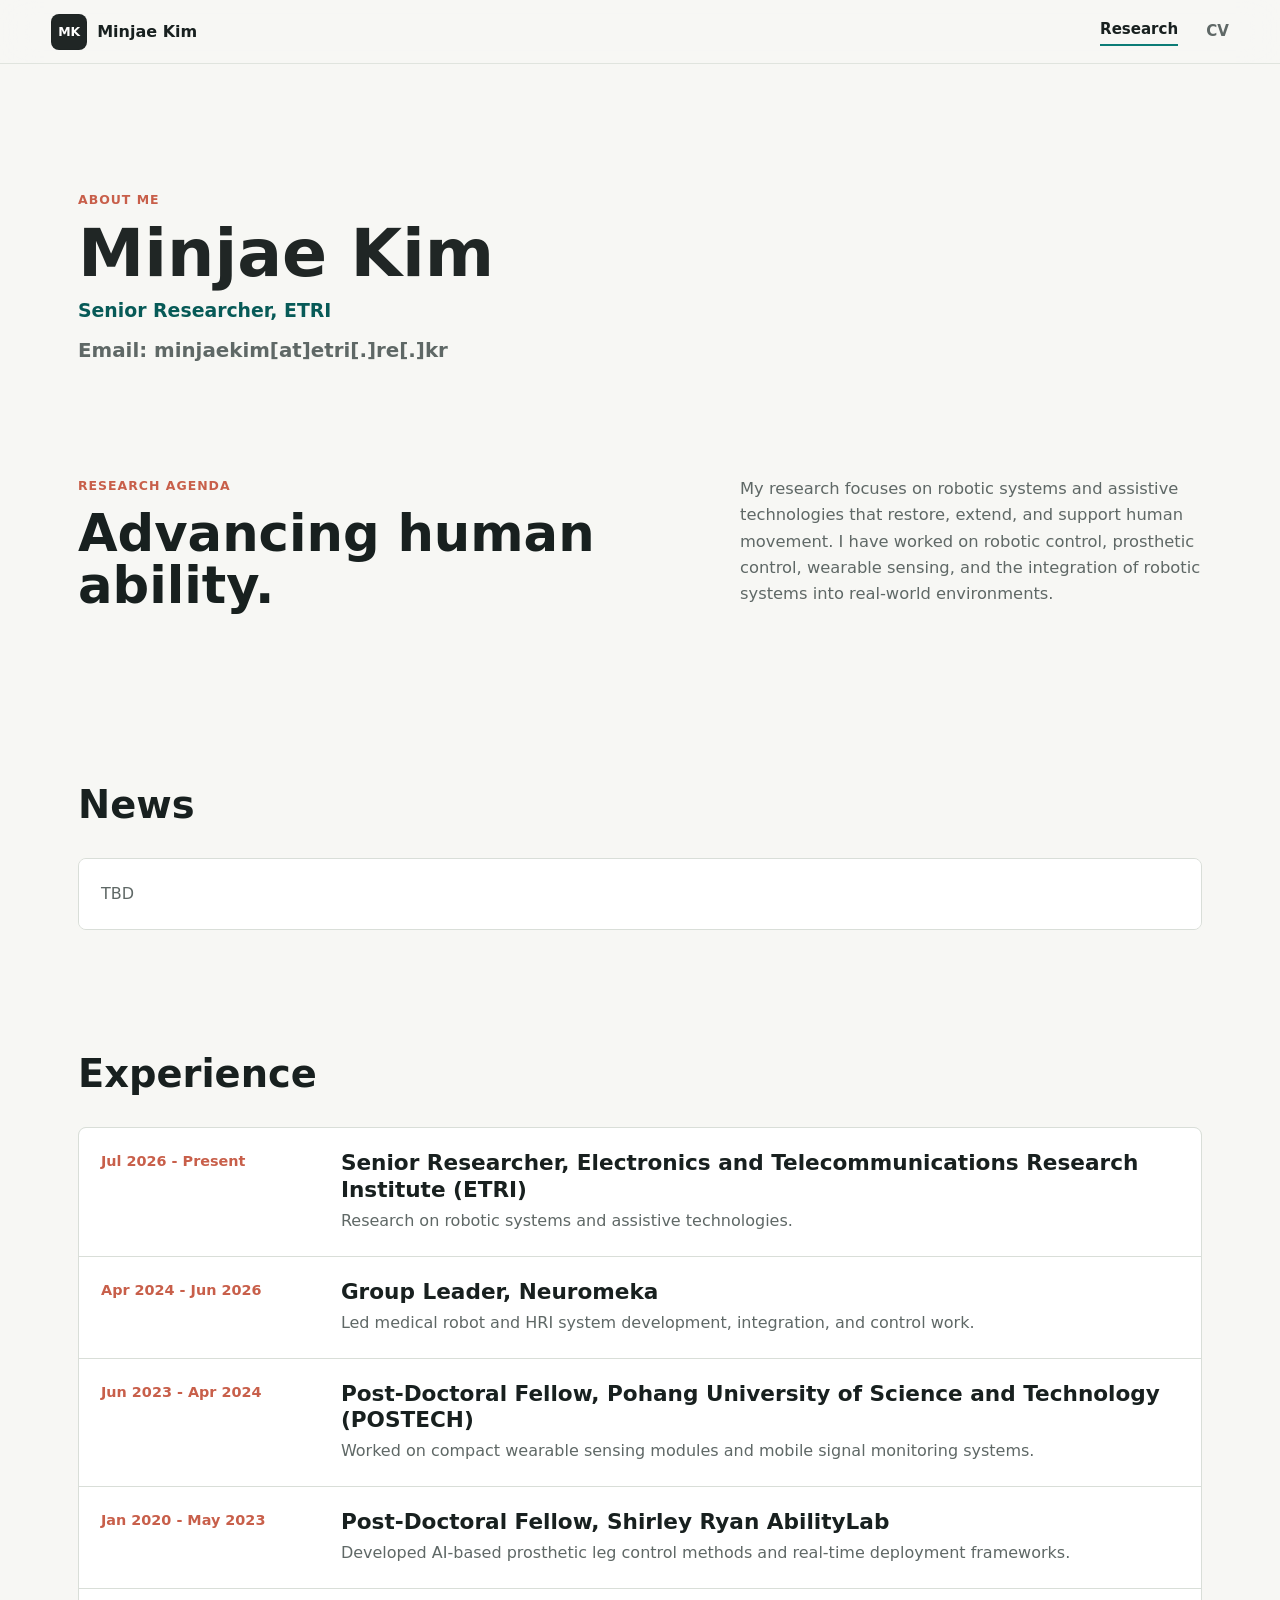
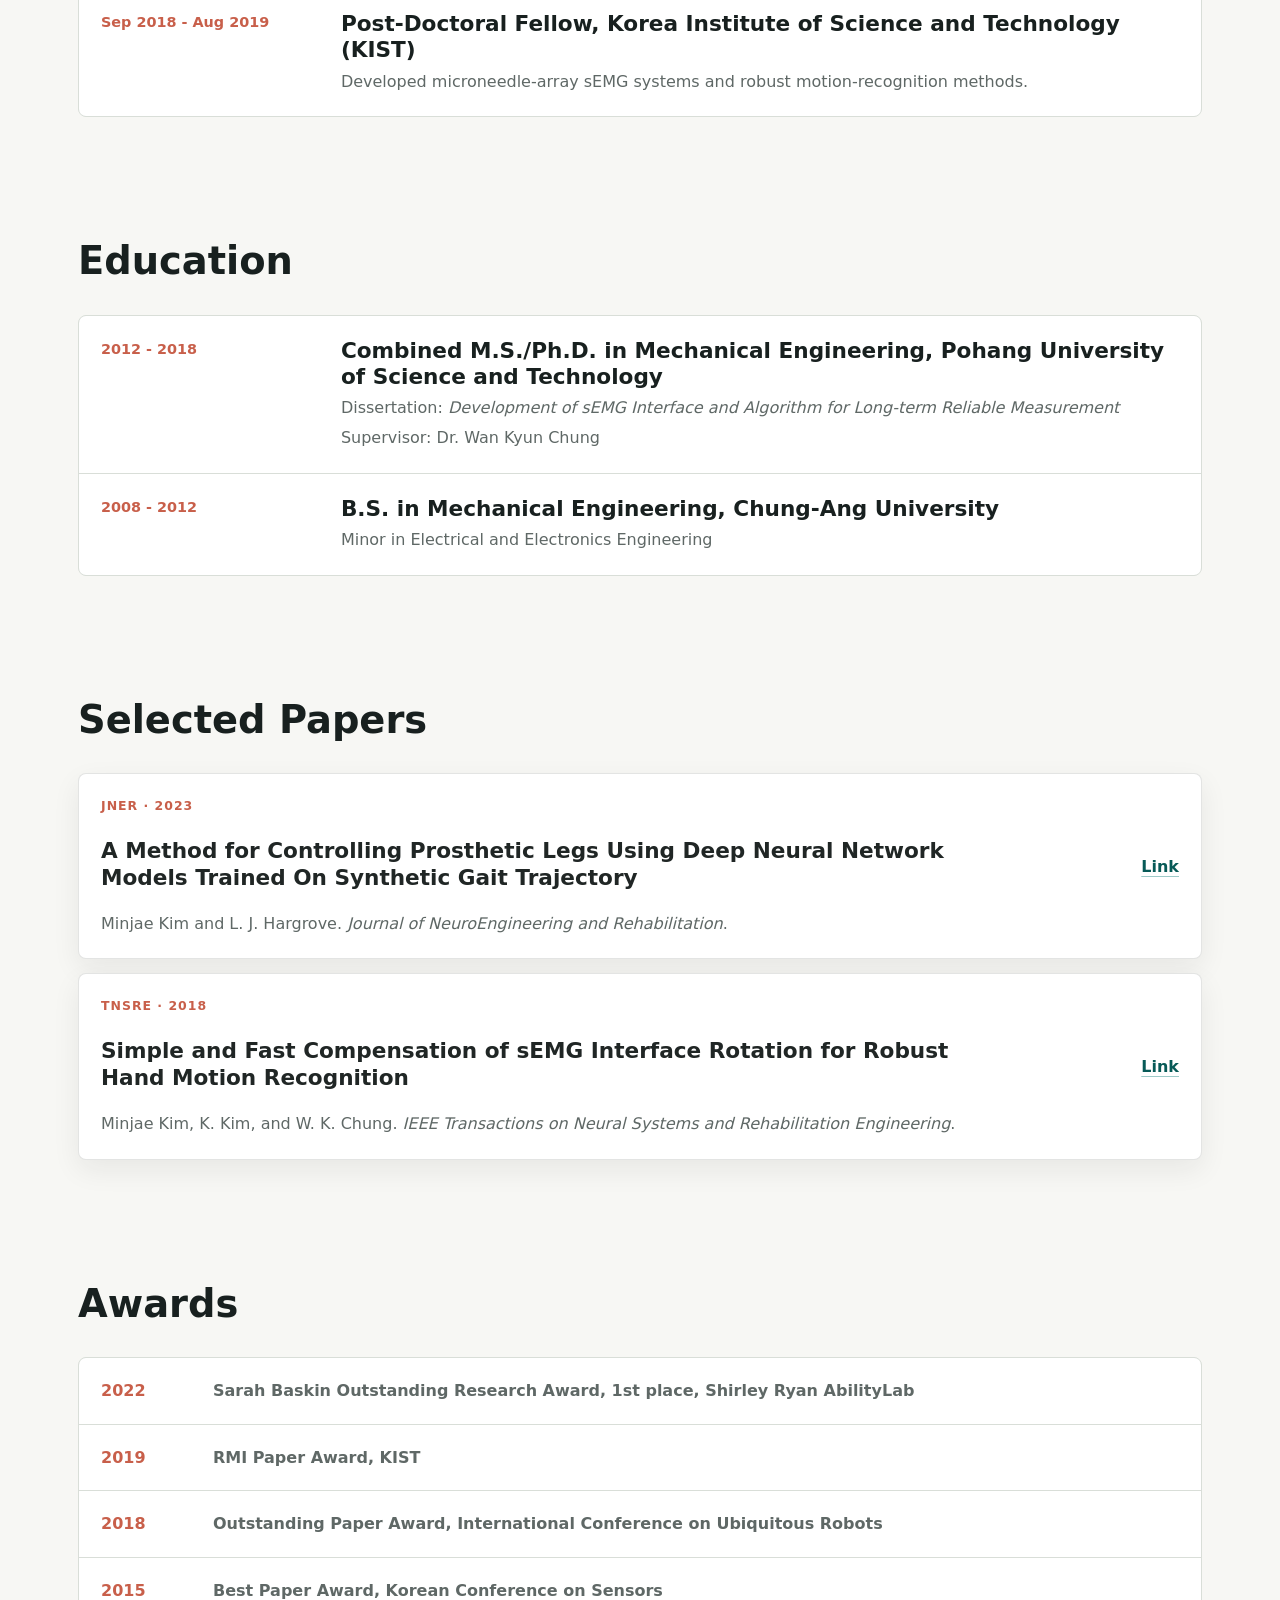
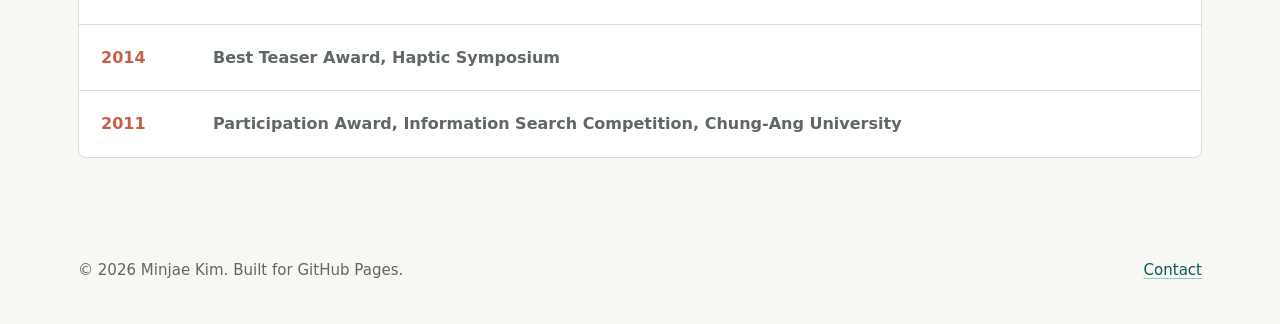
==== commit d31db33c: "띄어쓰기" ====
--- a/index.html
+++ b/index.html
@@ -71,7 +71,7 @@
           <article>
             <span>Jul 2026 - Present</span>
             <div>
-              <h3>Senior Researcher, Electronics and Telecommunications Research Institute(ETRI)</h3>
+              <h3>Senior Researcher, Electronics and Telecommunications Research Institute (ETRI)</h3>
               <p>Research on robotic systems and assistive technologies.</p>
             </div>
           </article>
@@ -99,7 +99,7 @@
           <article>
             <span>Sep 2018 - Aug 2019</span>
             <div>
-              <h3>Post-Doctoral Fellow, Korea Institute of Science and Technology(KIST)</h3>
+              <h3>Post-Doctoral Fellow, Korea Institute of Science and Technology (KIST)</h3>
               <p>Developed microneedle-array sEMG systems and robust motion-recognition methods.</p>
             </div>
           </article>
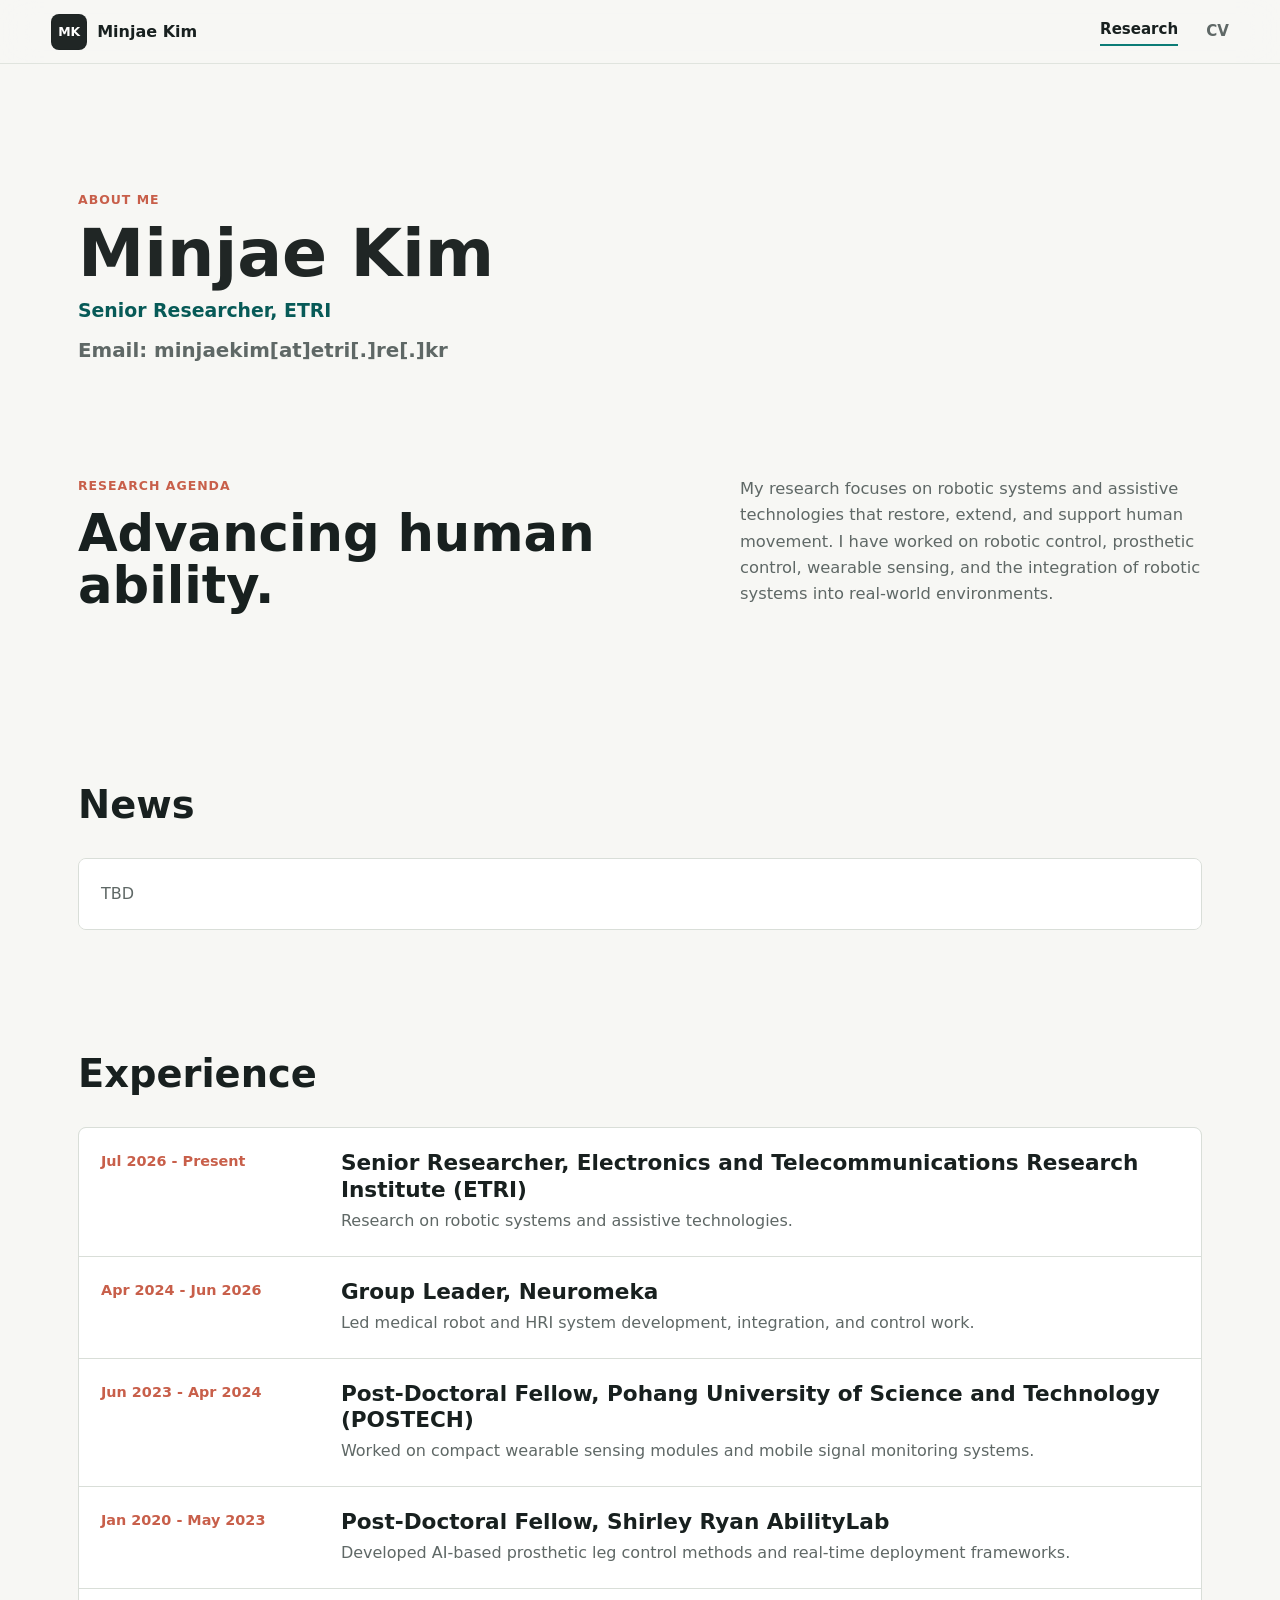
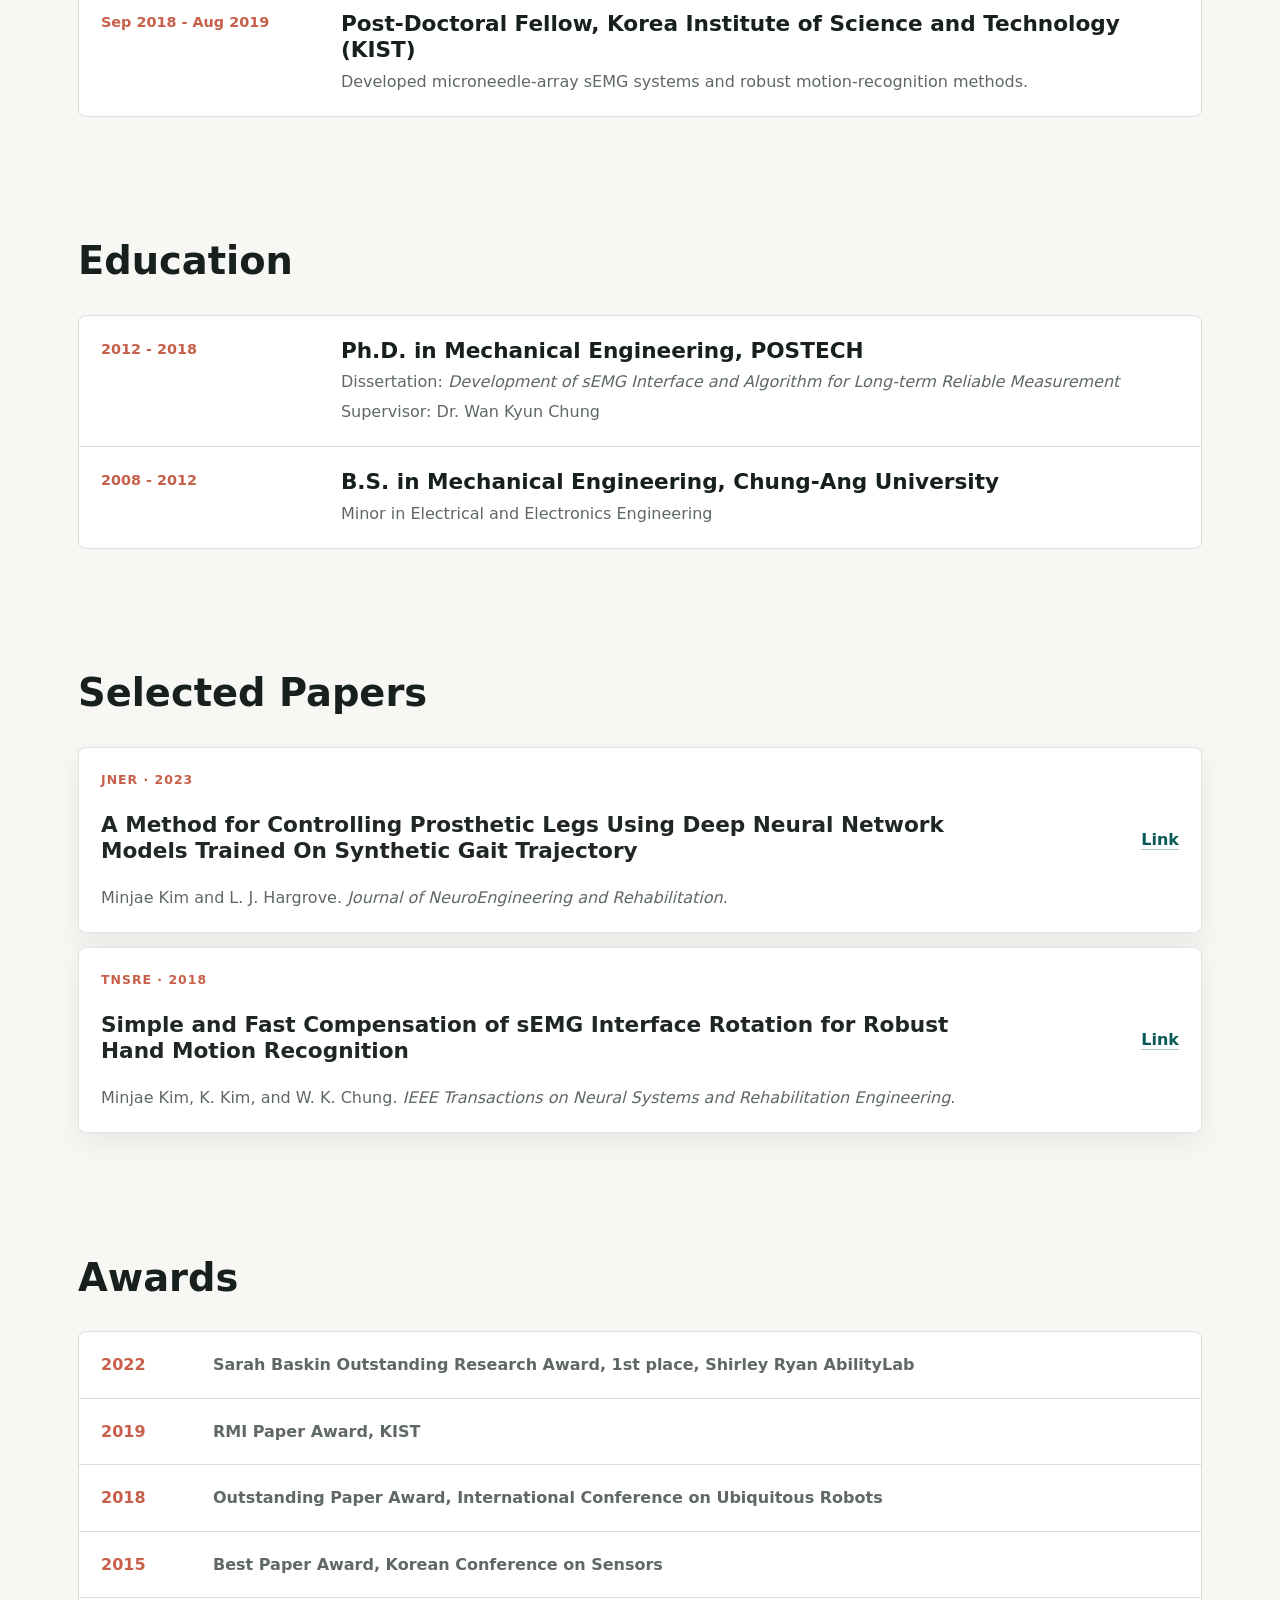
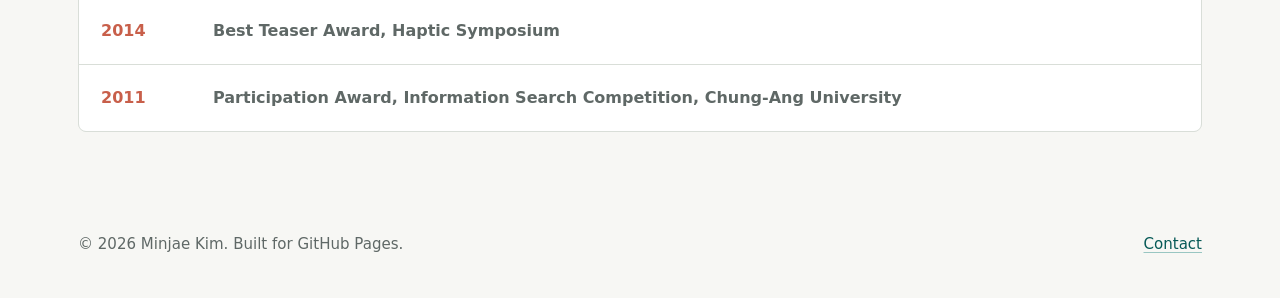
==== commit 189c94fb: "fix" ====
--- a/index.html
+++ b/index.html
@@ -116,7 +116,7 @@
           <article>
             <span>2012 - 2018</span>
             <div>
-              <h3>Combined M.S./Ph.D. in Mechanical Engineering, Pohang University of Science and Technology</h3>
+              <h3>Ph.D. in Mechanical Engineering, POSTECH</h3>
               <p>Dissertation: <em>Development of sEMG Interface and Algorithm for Long-term Reliable Measurement</em></p>
               <p>Supervisor: Dr. Wan Kyun Chung</p>
             </div>
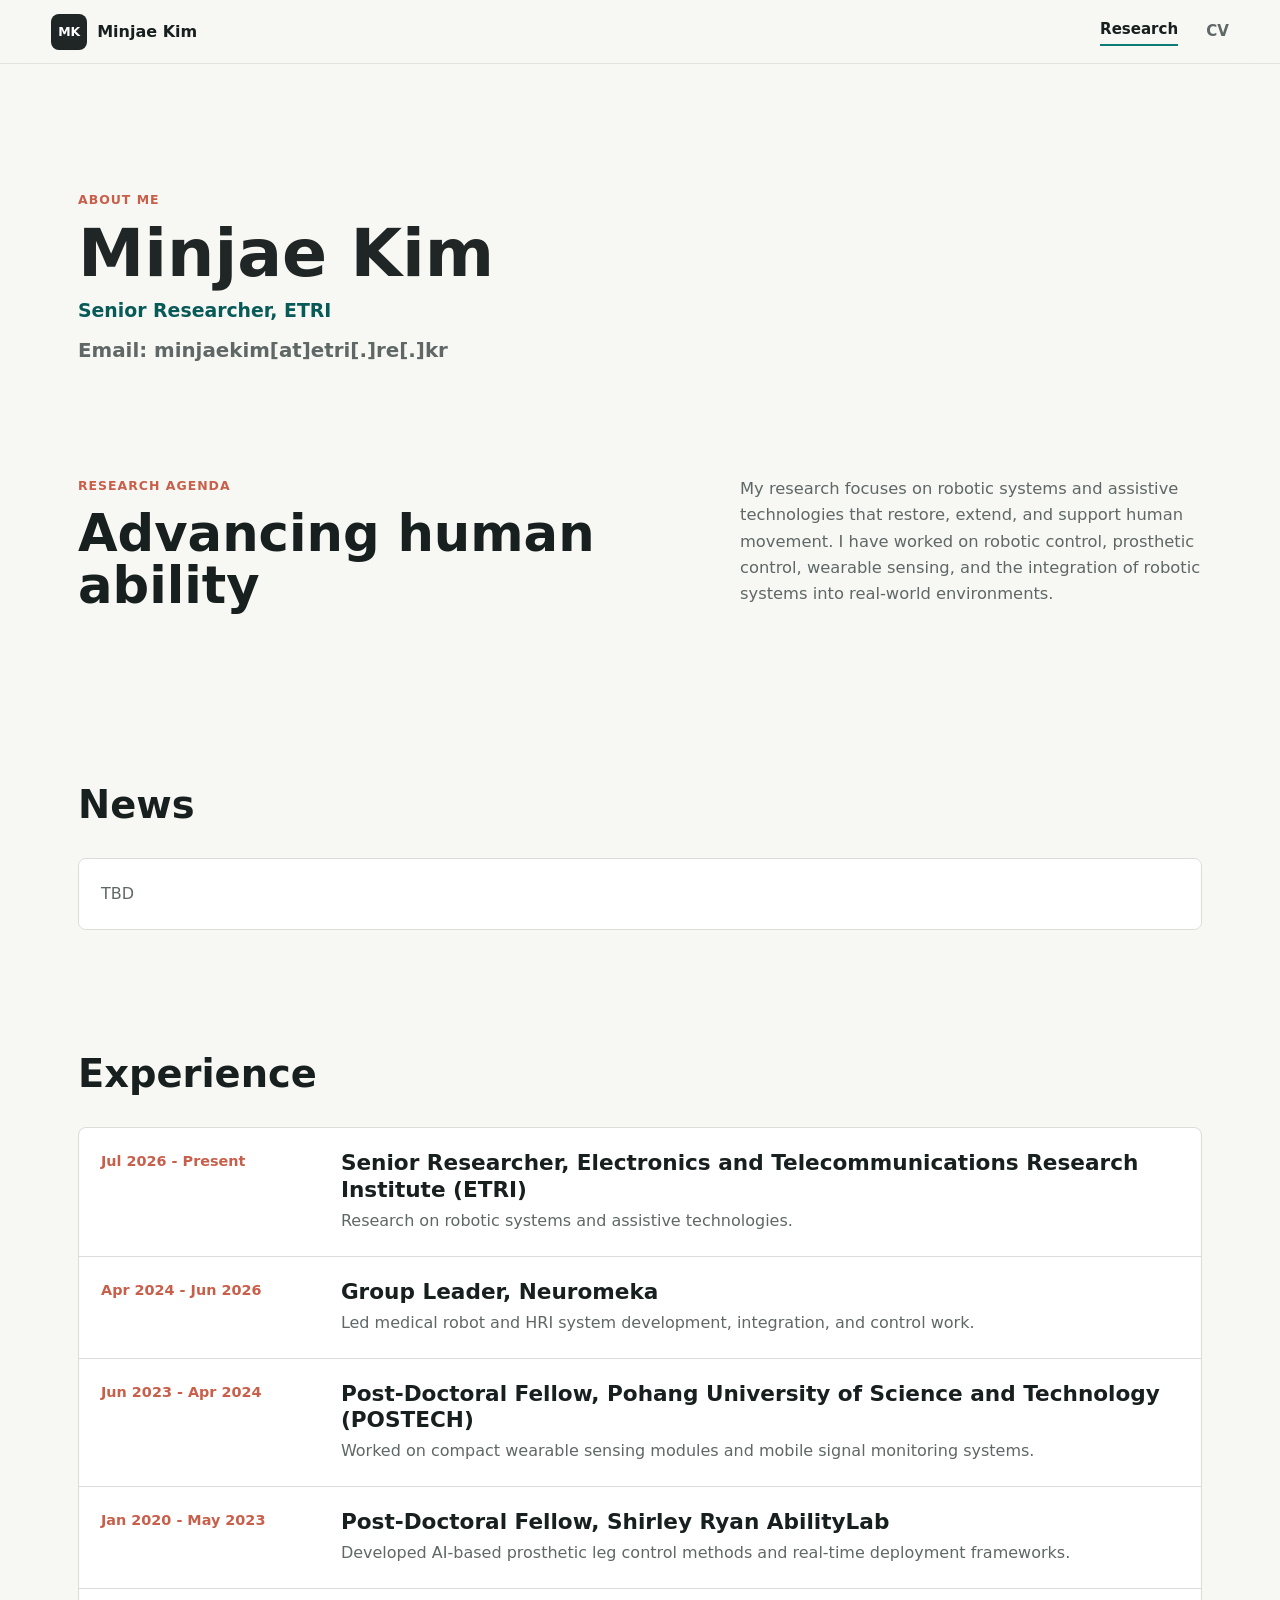
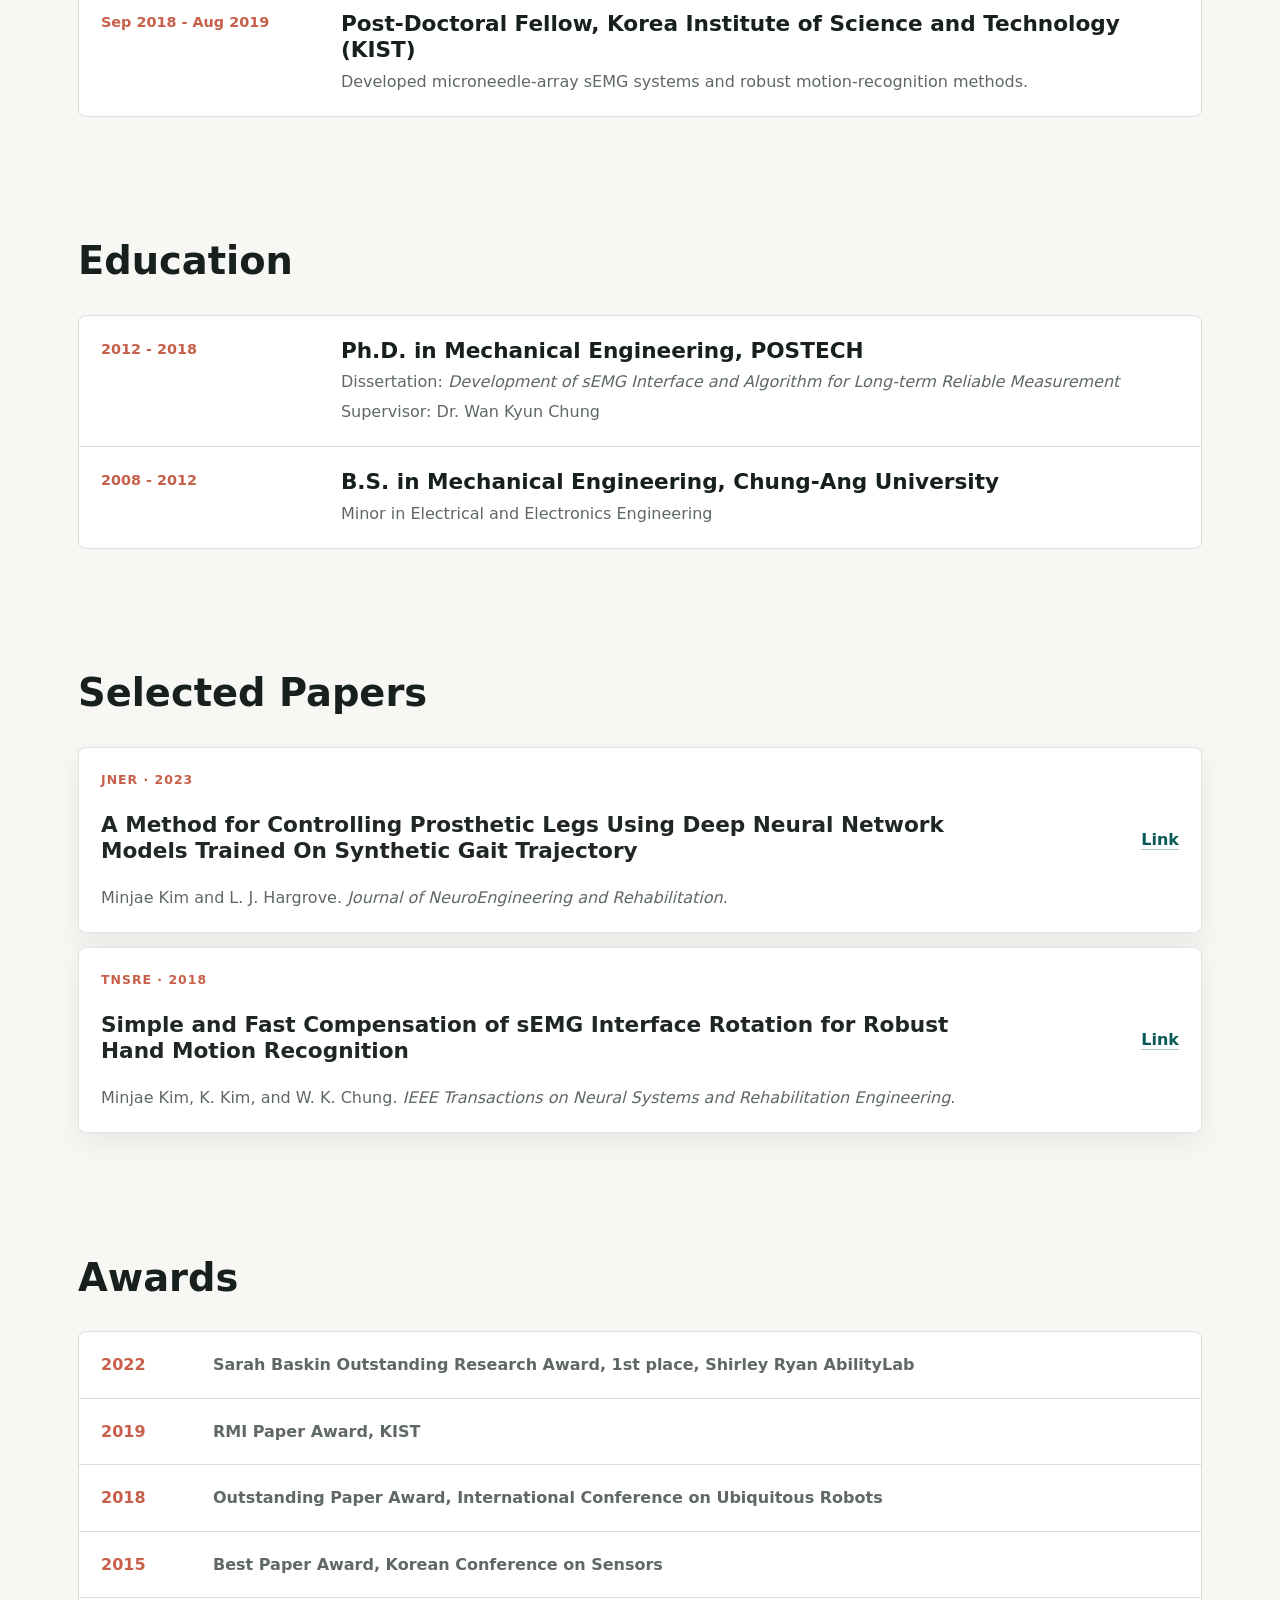
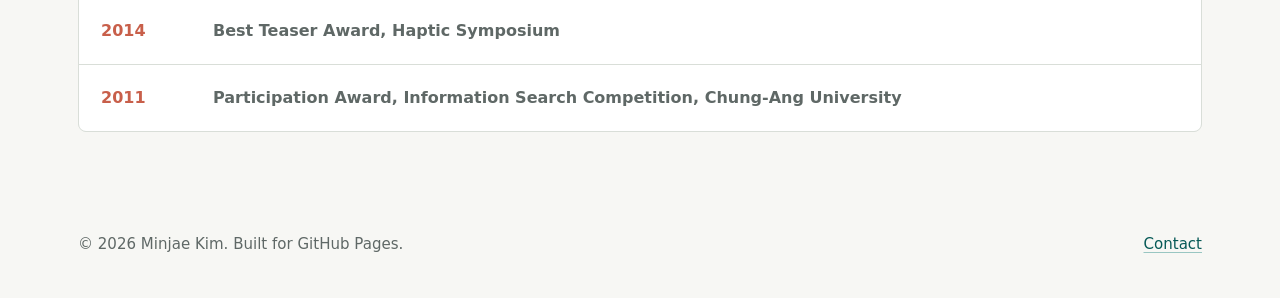
==== commit 4c2ba330: "cleanup" ====
--- a/index.html
+++ b/index.html
@@ -37,7 +37,7 @@
         <div class="section-heading">
           <div>
             <div class="section-kicker">Research Agenda</div>
-            <h2 id="agenda-title">Advancing human ability.</h2>
+            <h2 id="agenda-title">Advancing human ability</h2>
           </div>
           <p>
             My research focuses on robotic systems and assistive technologies that restore,
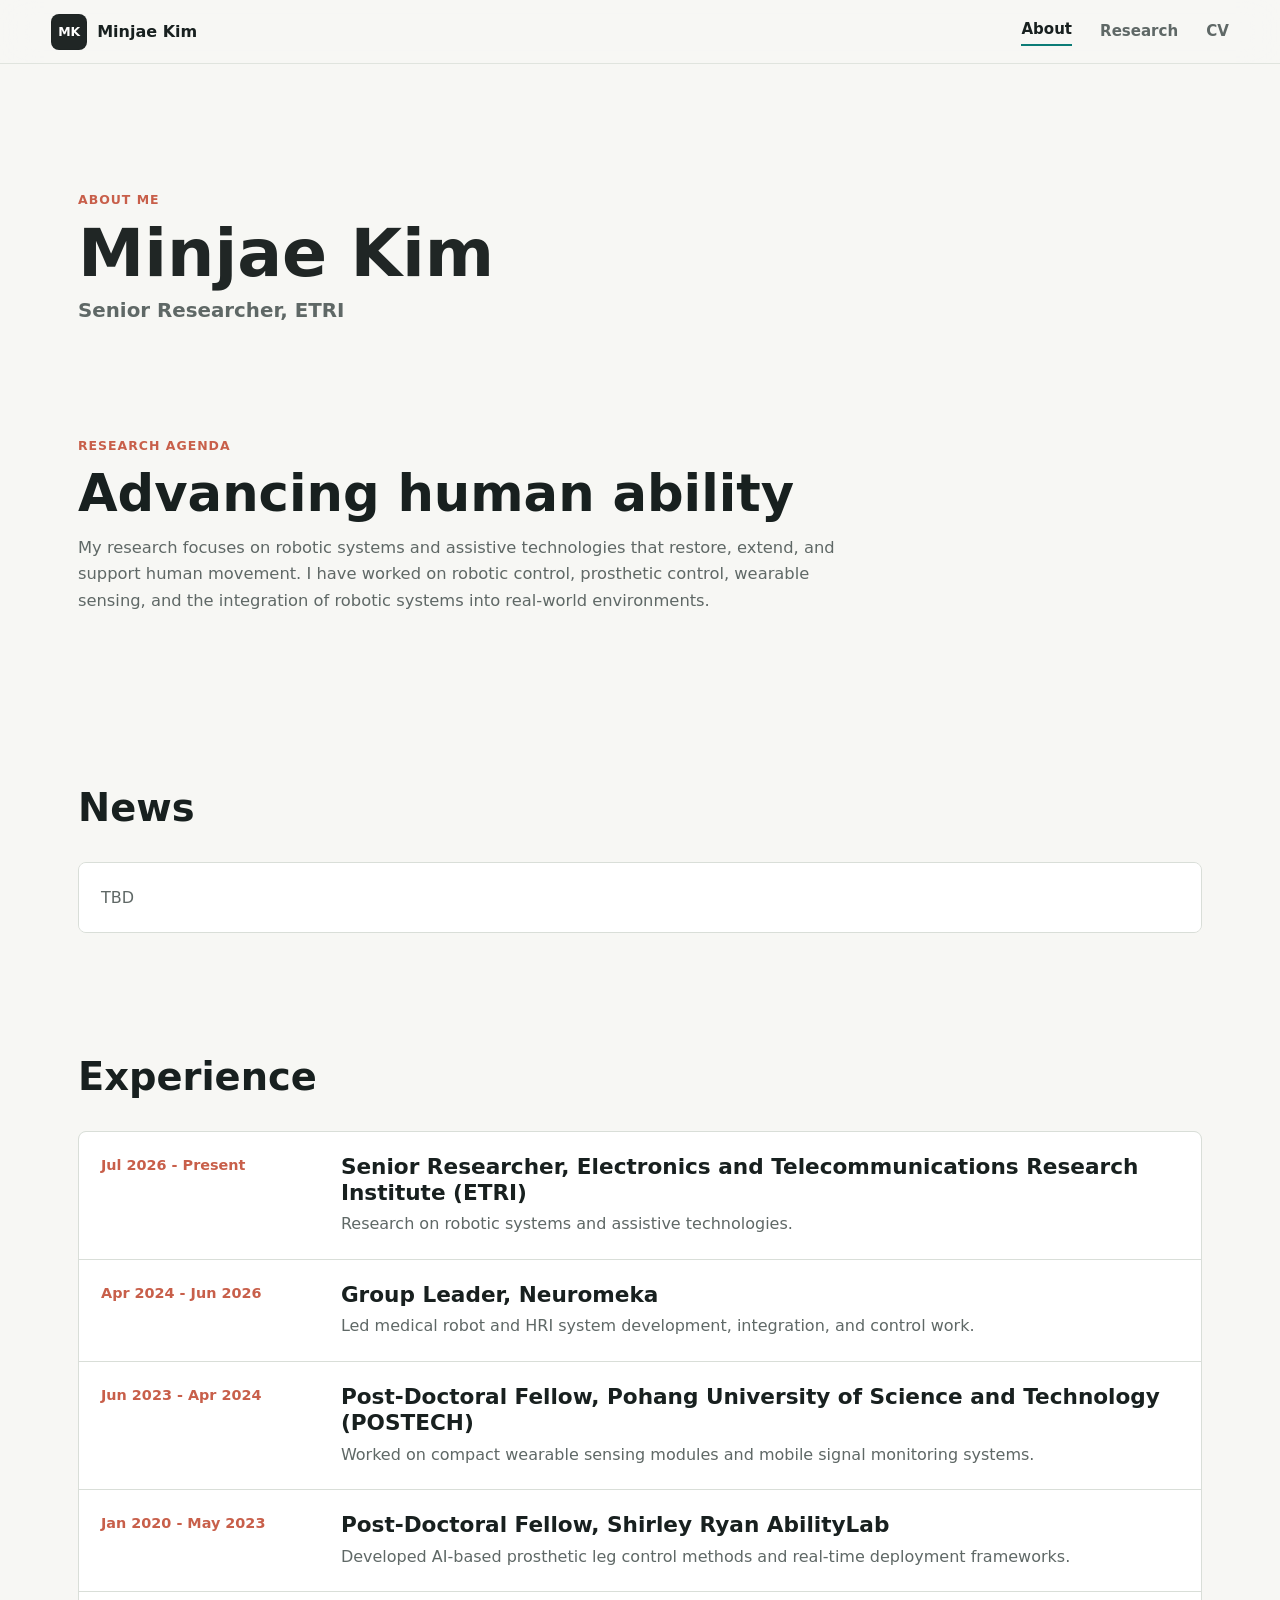
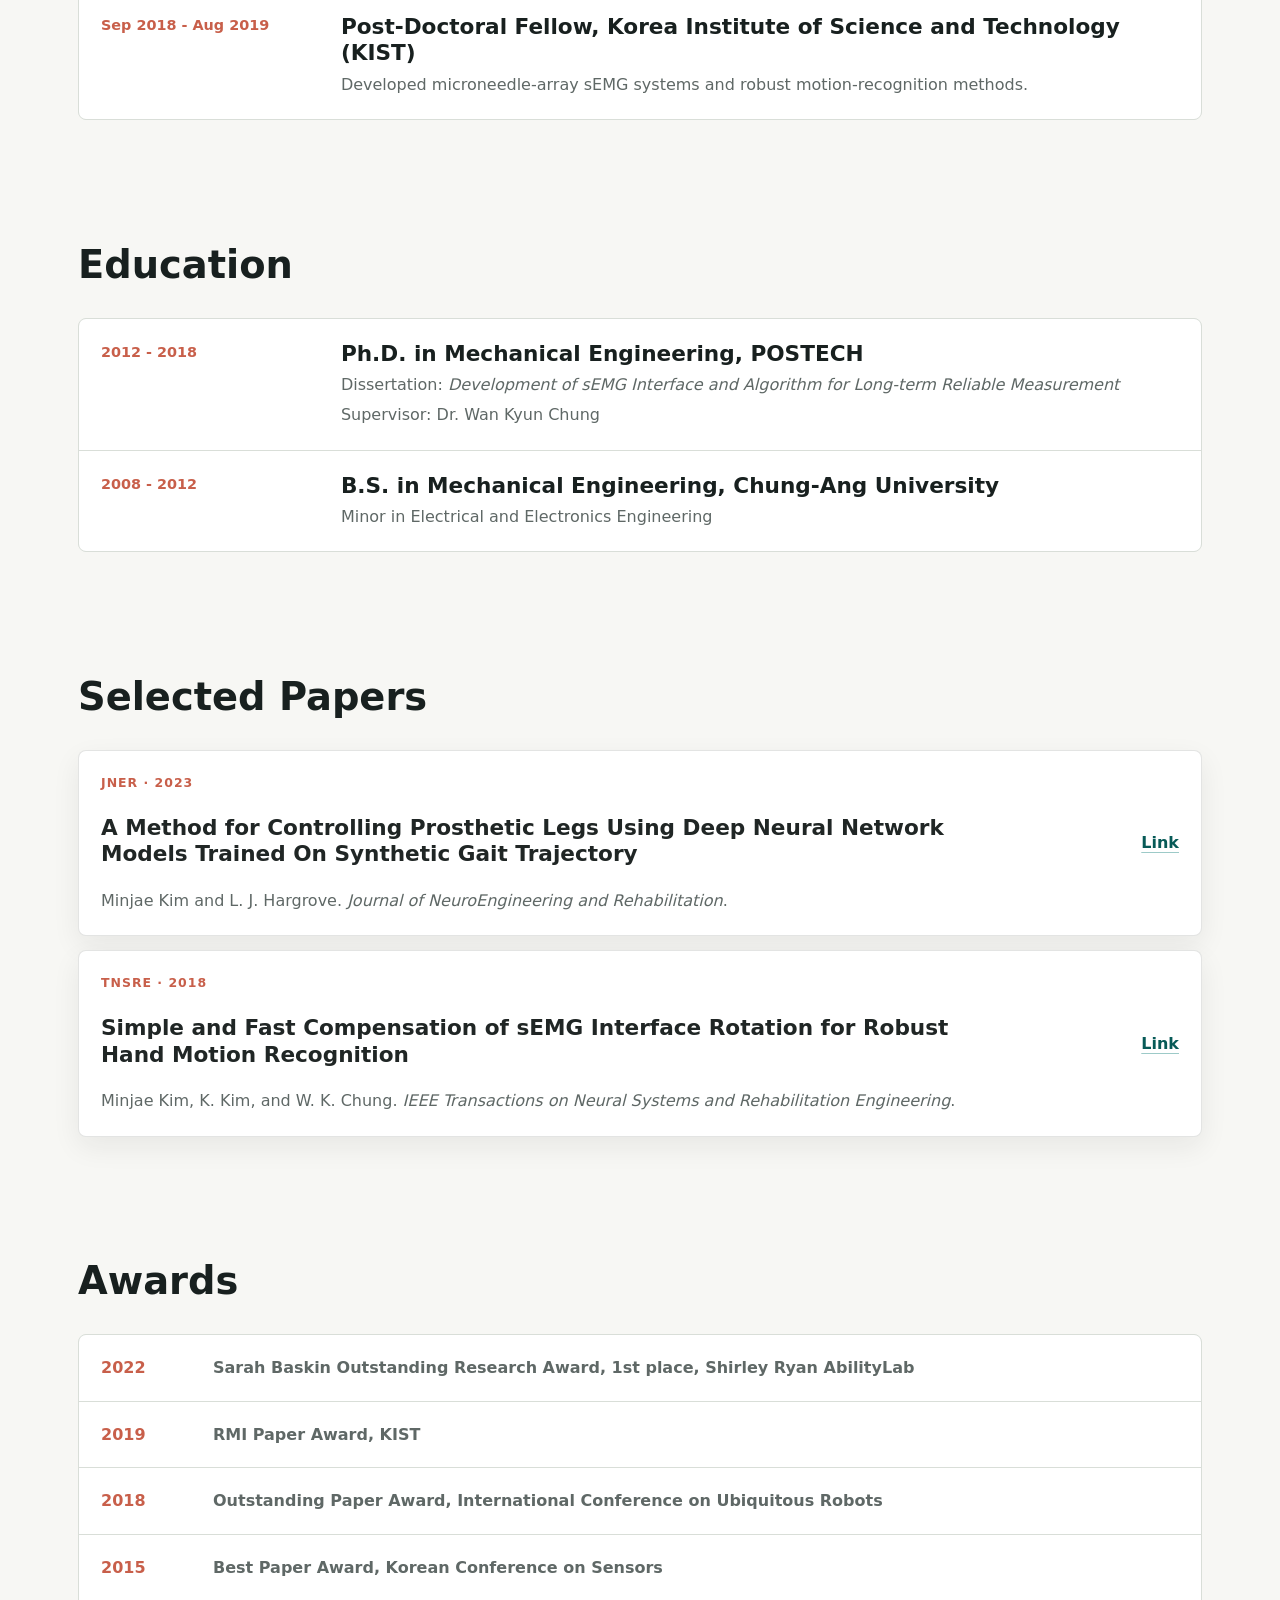
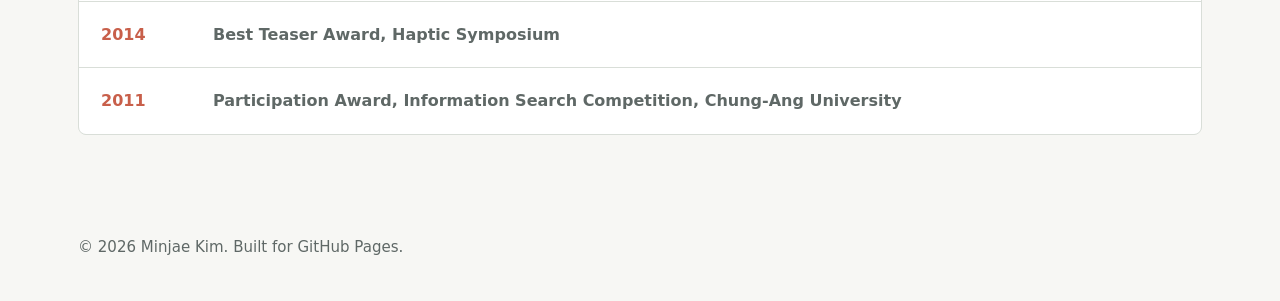
==== commit 99335ae2: "Minor fix" ====
--- a/index.html
+++ b/index.html
@@ -7,7 +7,7 @@
       name="description"
       content="Research profile for Minjae Kim, Senior Researcher at ETRI."
     >
-    <title>Research | Minjae Kim</title>
+    <title>About | Minjae Kim</title>
     <link rel="icon" href="assets/favicon.svg" type="image/svg+xml">
     <link rel="stylesheet" href="styles.css">
   </head>
@@ -18,7 +18,8 @@
         <span>Minjae Kim</span>
       </a>
       <nav class="site-nav" aria-label="Primary navigation">
-        <a class="is-active" href="index.html" aria-current="page">Research</a>
+        <a class="is-active" href="index.html" aria-current="page">About</a>
+        <a href="research.html">Research</a>
         <a href="docs/MinjaeKim_CV.pdf">CV</a>
       </nav>
     </header>
@@ -29,22 +30,21 @@
           <p class="eyebrow">About Me</p>
           <h1 id="about-title">Minjae Kim</h1>
           <p class="role-line">Senior Researcher, ETRI</p>
-          <p class="email-line">Email: minjaekim[at]etri[.]re[.]kr</p>
         </div>
       </section>
 
       <section class="section page-section compact-section" id="agenda" aria-labelledby="agenda-title">
-        <div class="section-heading">
+        <div class="section-heading single-column">
           <div>
             <div class="section-kicker">Research Agenda</div>
             <h2 id="agenda-title">Advancing human ability</h2>
-          </div>
-          <p>
-            My research focuses on robotic systems and assistive technologies that restore,
-            extend, and support human movement. I have worked on robotic control, prosthetic
-            control, wearable sensing, and the integration of robotic systems into real-world
-            environments.
-          </p>
+            <p>
+              My research focuses on robotic systems and assistive technologies that restore,
+              extend, and support human movement. I have worked on robotic control, prosthetic
+              control, wearable sensing, and the integration of robotic systems into real-world
+              environments.
+            </p>
+          </div>
         </div>
       </section>
 
@@ -199,7 +199,6 @@
 
     <footer class="site-footer">
       <p>© 2026 Minjae Kim. Built for GitHub Pages.</p>
-      <a href="#about-title">Contact</a>
     </footer>
   </body>
 </html>
--- a/styles.css
+++ b/styles.css
@@ -420,6 +420,10 @@
   margin-bottom: 34px;
 }
 
+.section-heading.single-column {
+  grid-template-columns: 1fr;
+}
+
 .compact-heading h2 {
   margin-bottom: 0;
   font-size: clamp(1.75rem, 3vw, 2.8rem);
@@ -429,6 +433,11 @@
   max-width: 520px;
   color: var(--muted);
   font-size: 1.02rem;
+}
+
+.section-heading.single-column p {
+  max-width: 760px;
+  margin-top: 14px;
 }
 
 .research-grid,
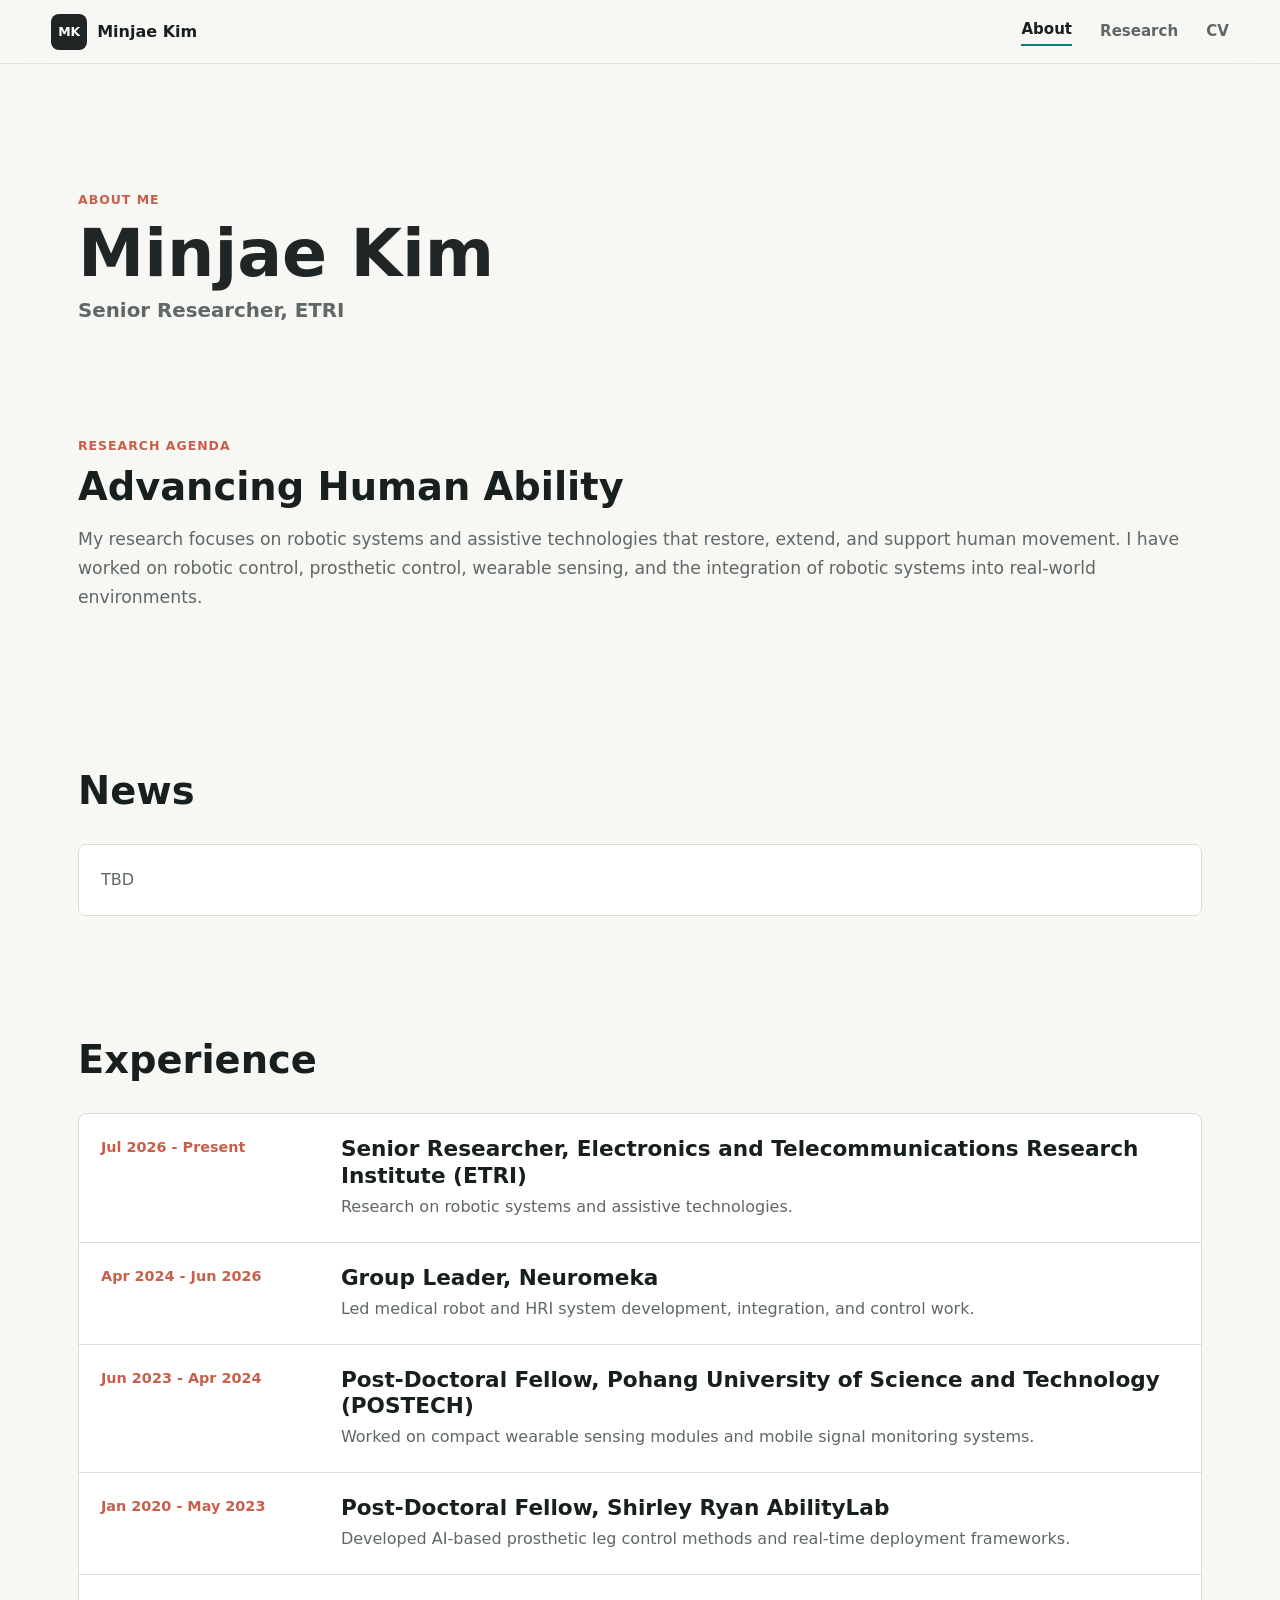
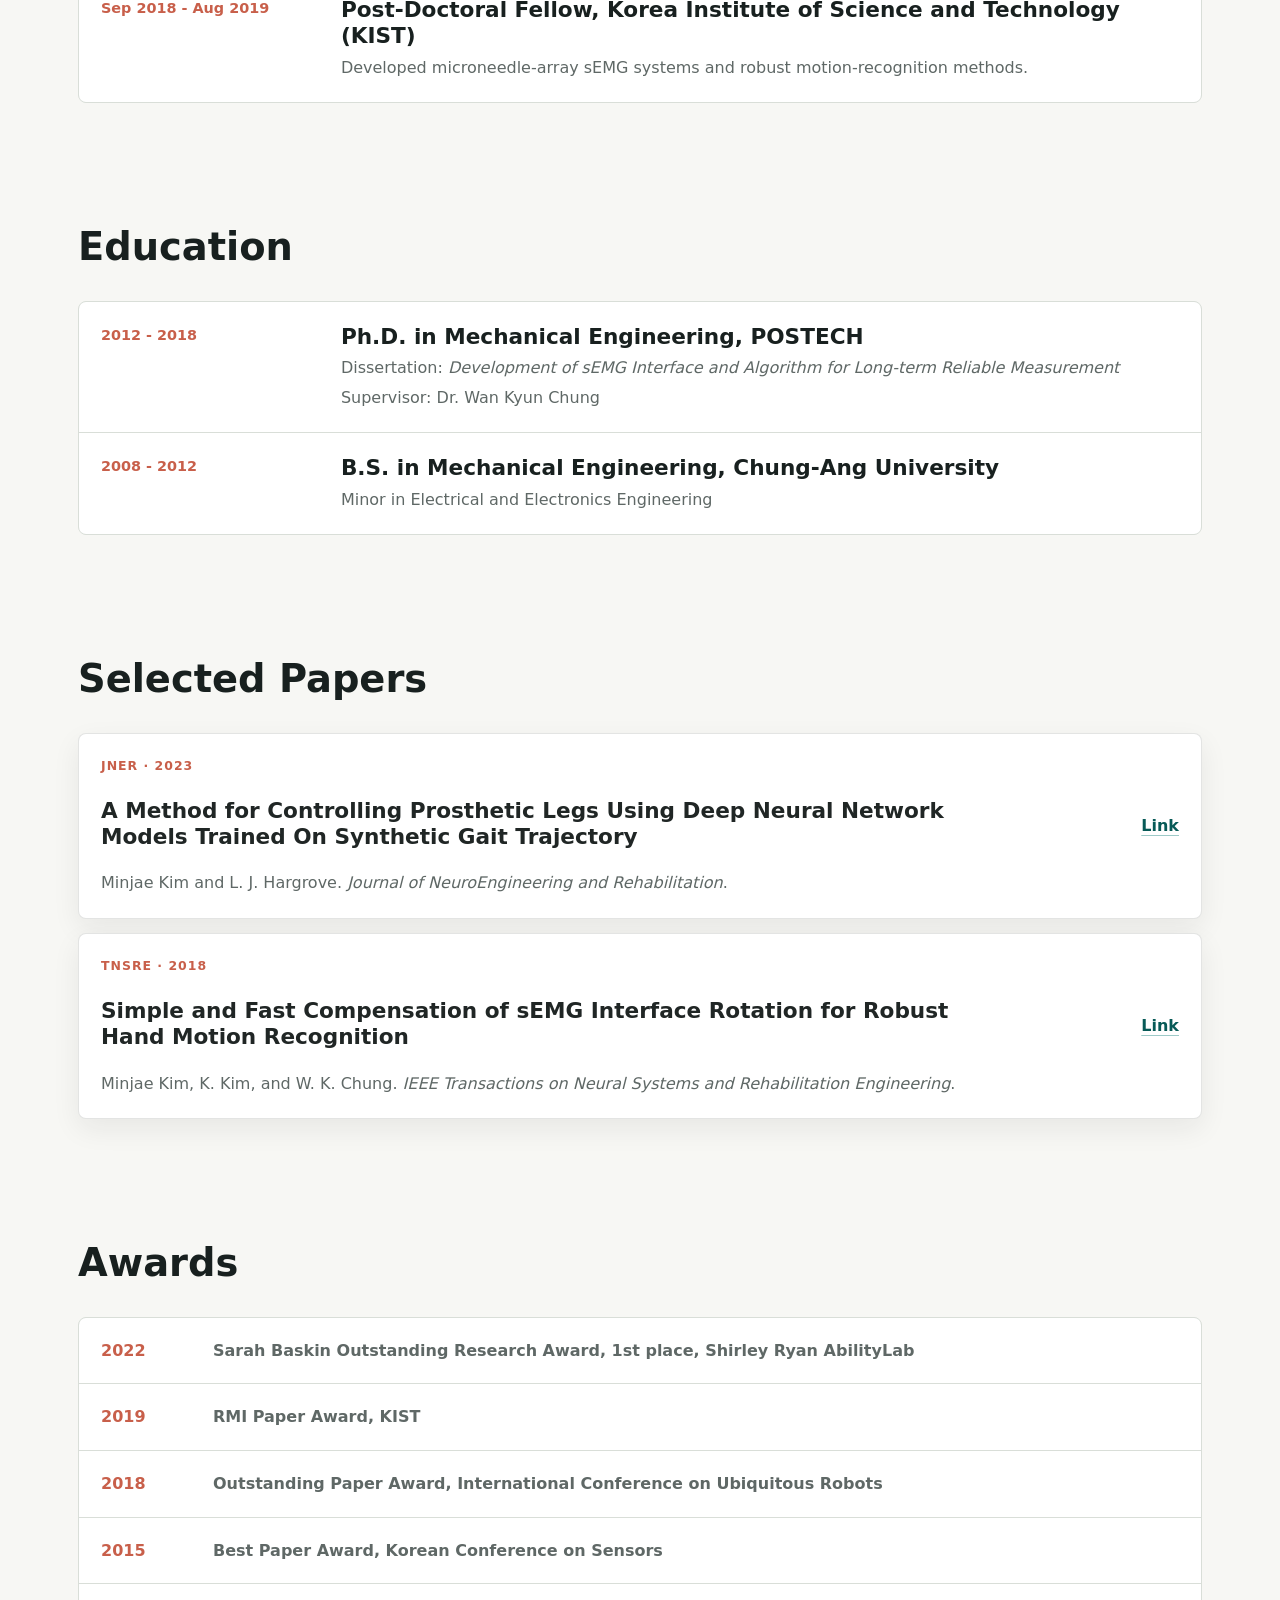
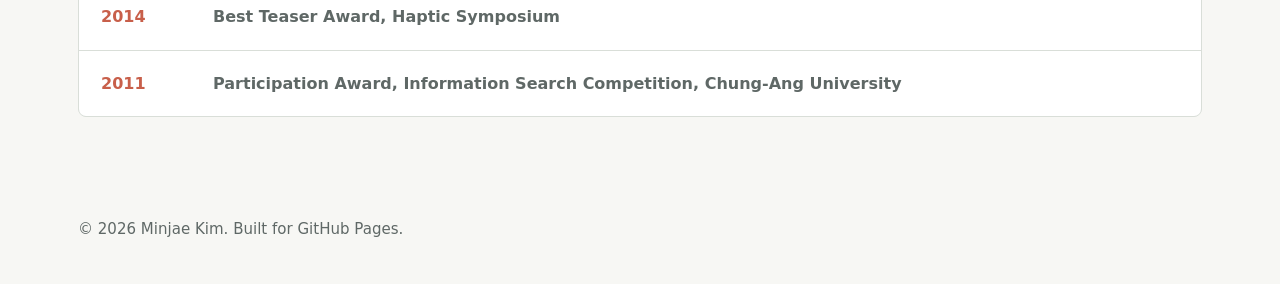
==== commit 8b347f77: "minor fix" ====
--- a/index.html
+++ b/index.html
@@ -35,16 +35,14 @@
 
       <section class="section page-section compact-section" id="agenda" aria-labelledby="agenda-title">
         <div class="section-heading single-column">
-          <div>
-            <div class="section-kicker">Research Agenda</div>
-            <h2 id="agenda-title">Advancing human ability</h2>
-            <p>
-              My research focuses on robotic systems and assistive technologies that restore,
-              extend, and support human movement. I have worked on robotic control, prosthetic
-              control, wearable sensing, and the integration of robotic systems into real-world
-              environments.
-            </p>
-          </div>
+          <div class="section-kicker">Research Agenda</div>
+          <h2 id="agenda-title">Advancing Human Ability</h2>
+          <p>
+            My research focuses on robotic systems and assistive technologies that restore,
+            extend, and support human movement. I have worked on robotic control, prosthetic
+            control, wearable sensing, and the integration of robotic systems into real-world
+            environments.
+          </p>
         </div>
       </section>
 
--- a/styles.css
+++ b/styles.css
@@ -421,7 +421,13 @@
 }
 
 .section-heading.single-column {
-  grid-template-columns: 1fr;
+  display: block;
+  width: 100%;
+}
+
+.section-heading.single-column h2 {
+  font-size: clamp(1.75rem, 3vw, 2.8rem);
+  margin-bottom: 0;
 }
 
 .compact-heading h2 {
@@ -436,8 +442,10 @@
 }
 
 .section-heading.single-column p {
-  max-width: 760px;
-  margin-top: 14px;
+  max-width: 100%;
+  margin-top: 18px;
+  font-size: 1.08rem;
+  line-height: 1.7;
 }
 
 .research-grid,
